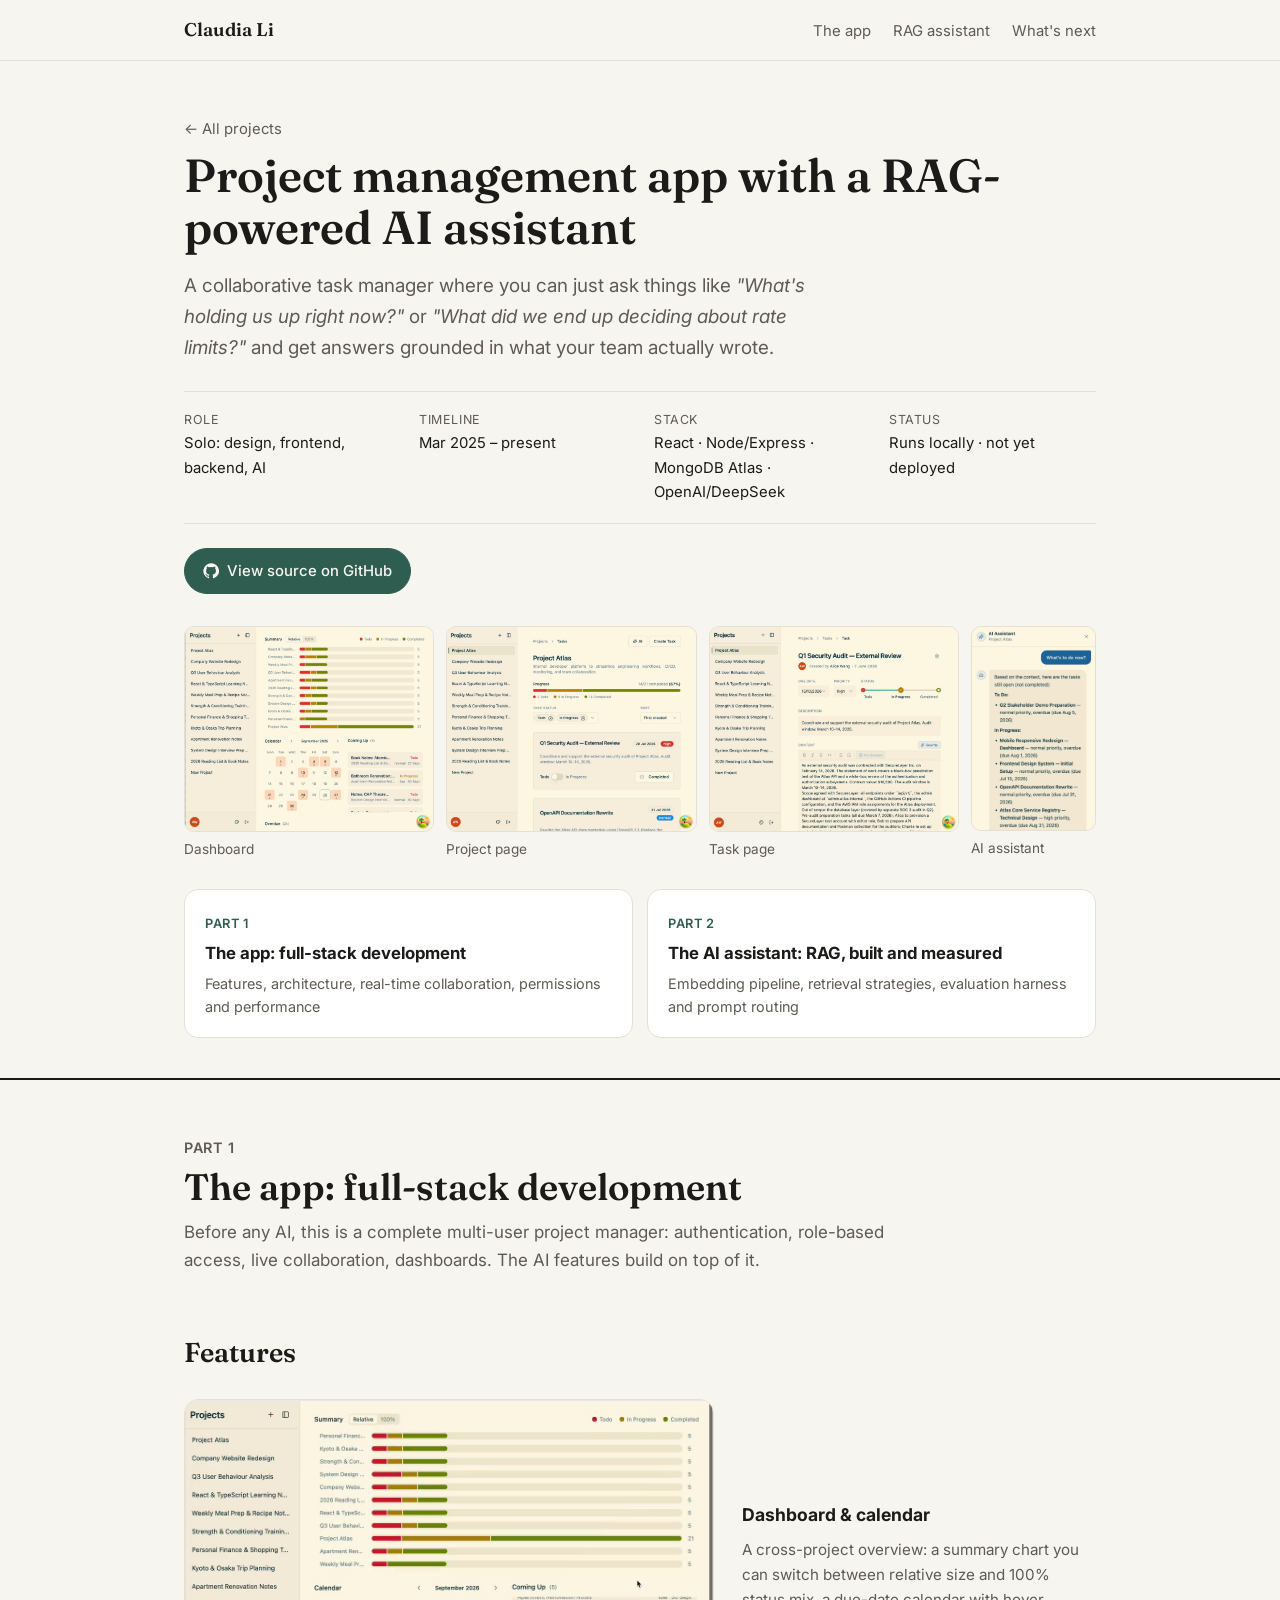
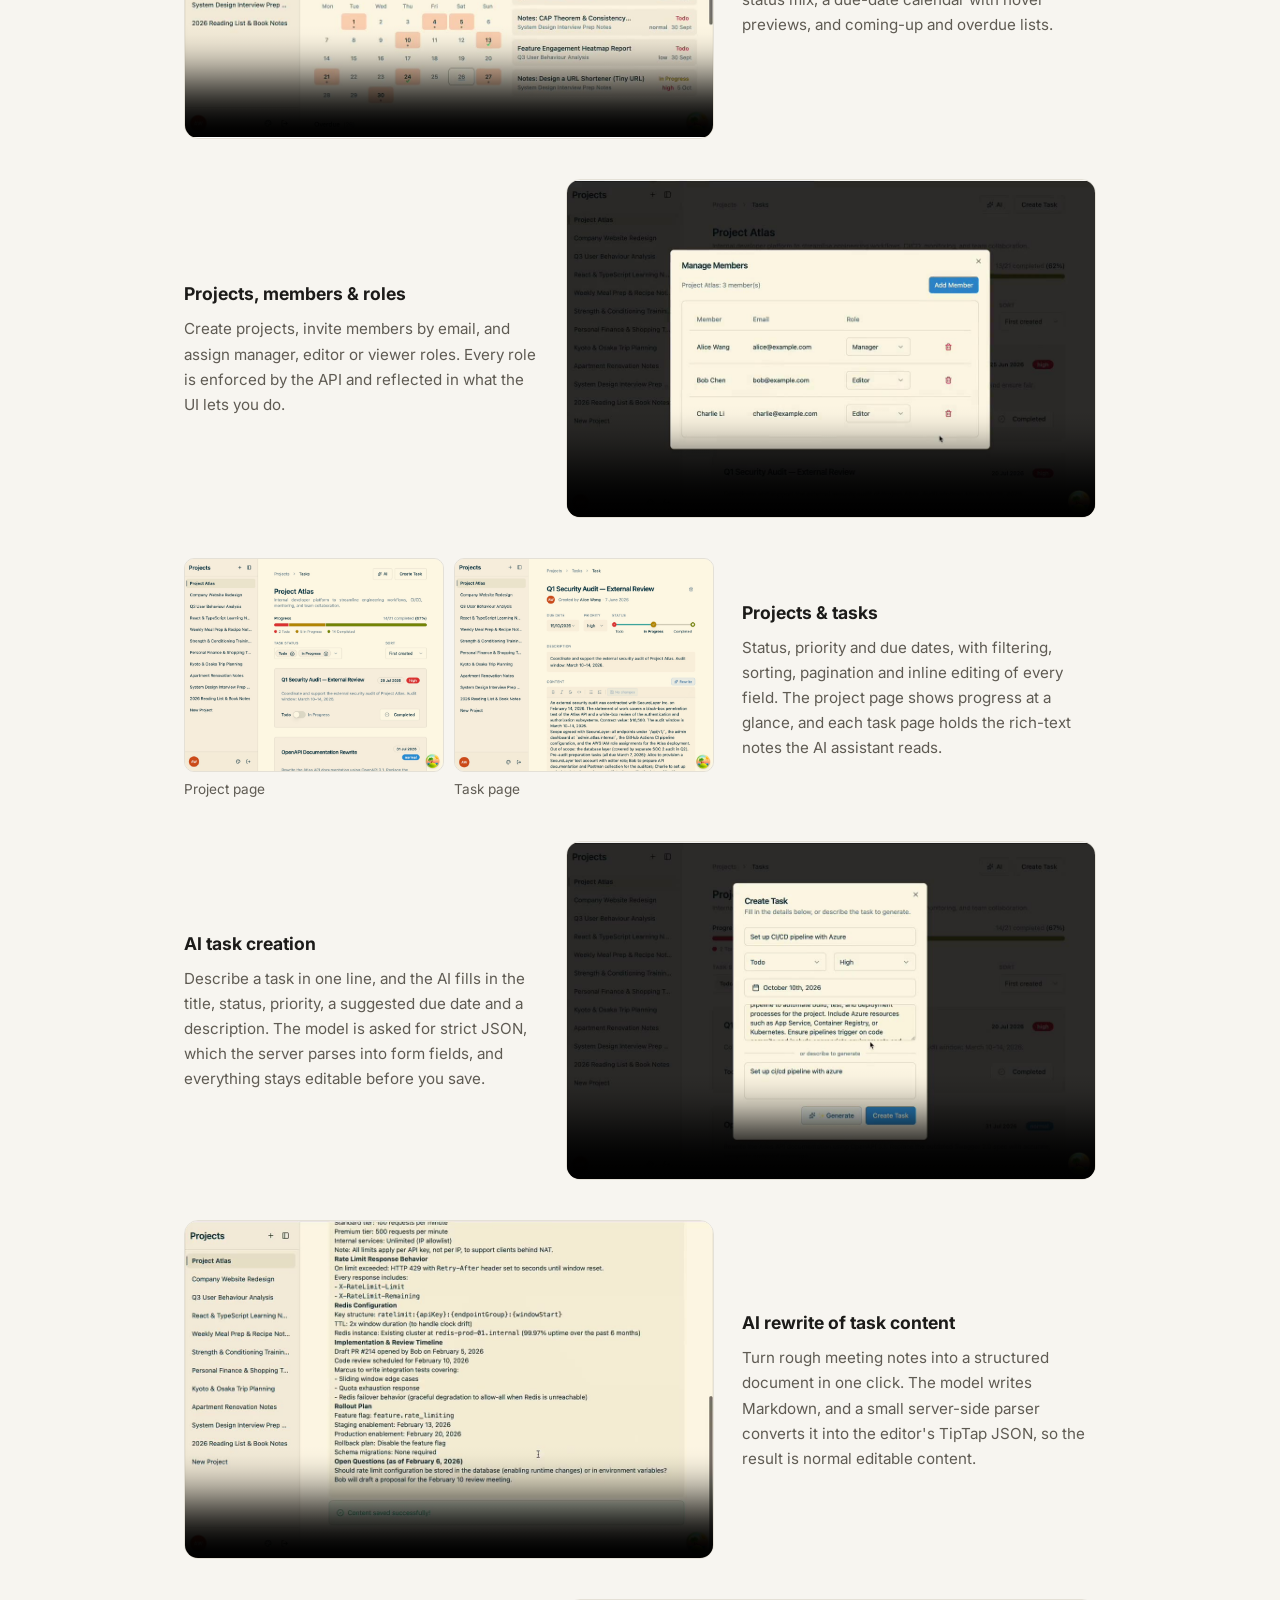
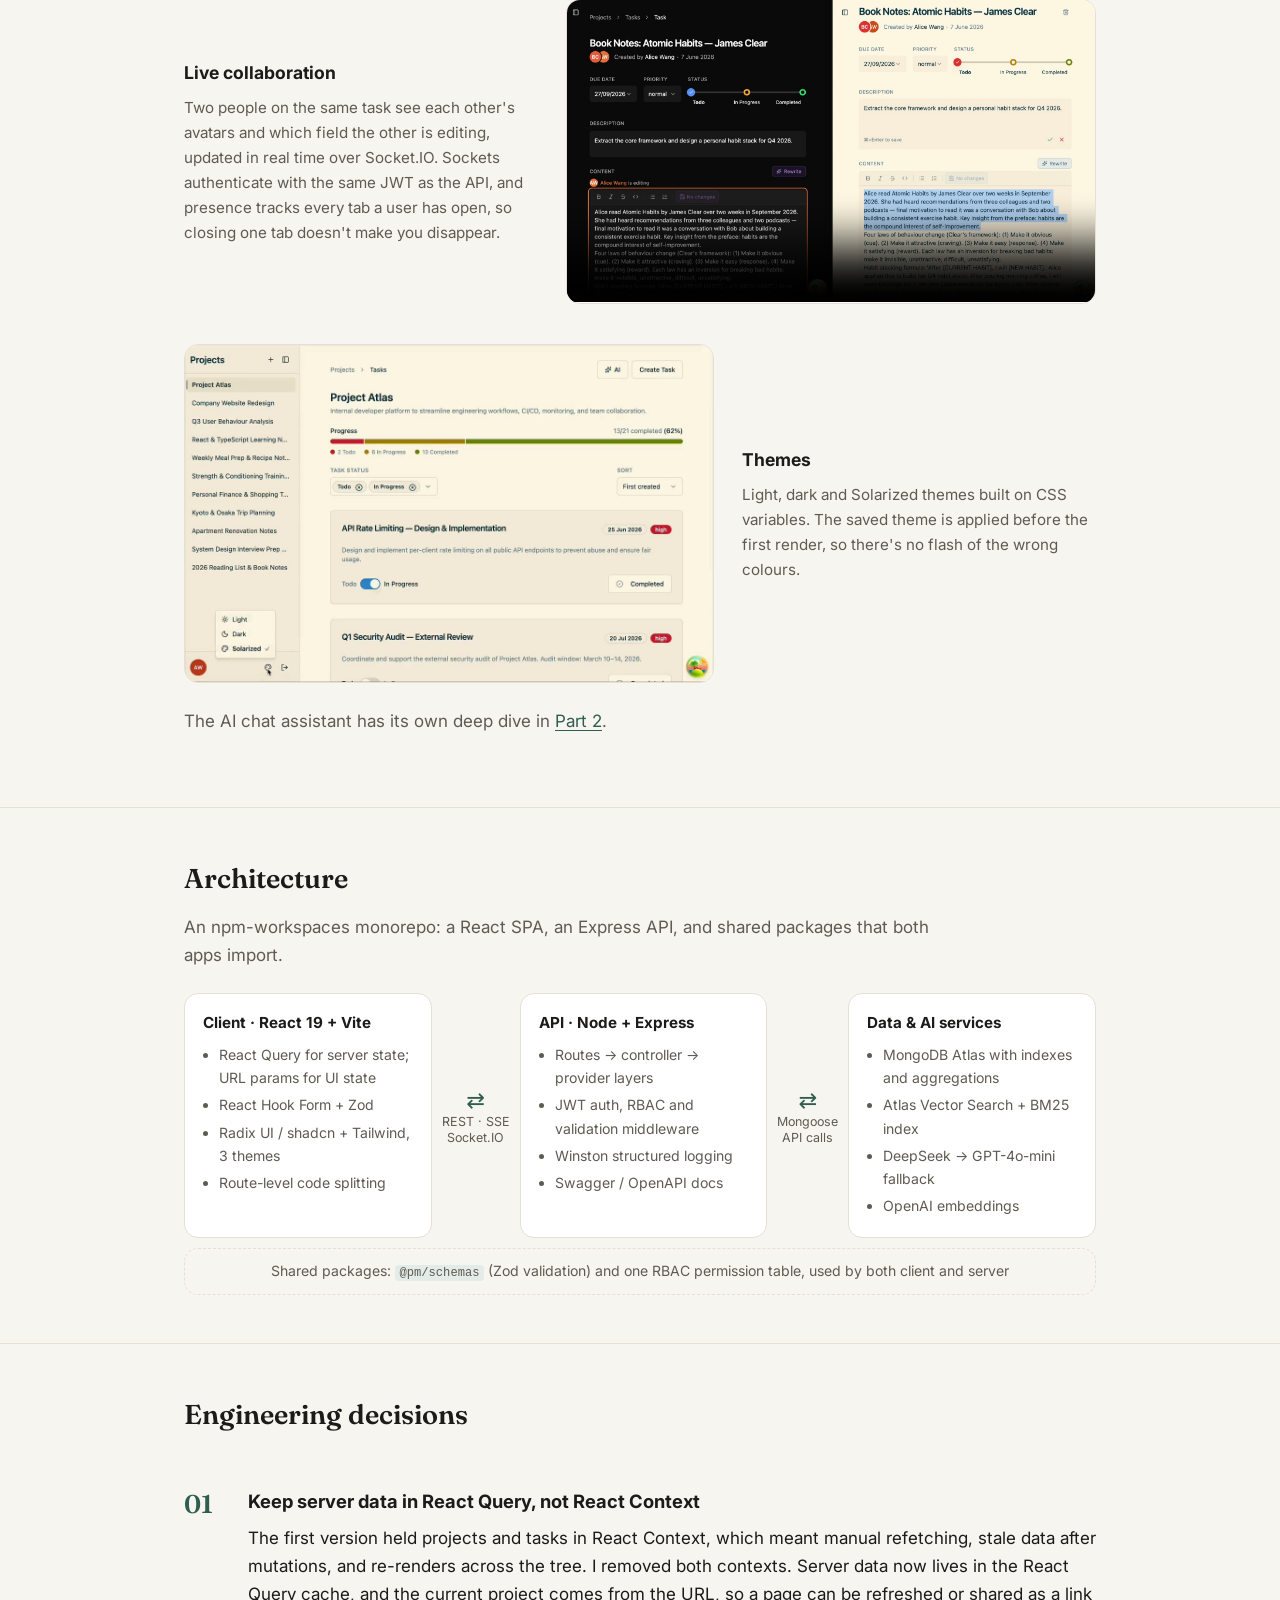
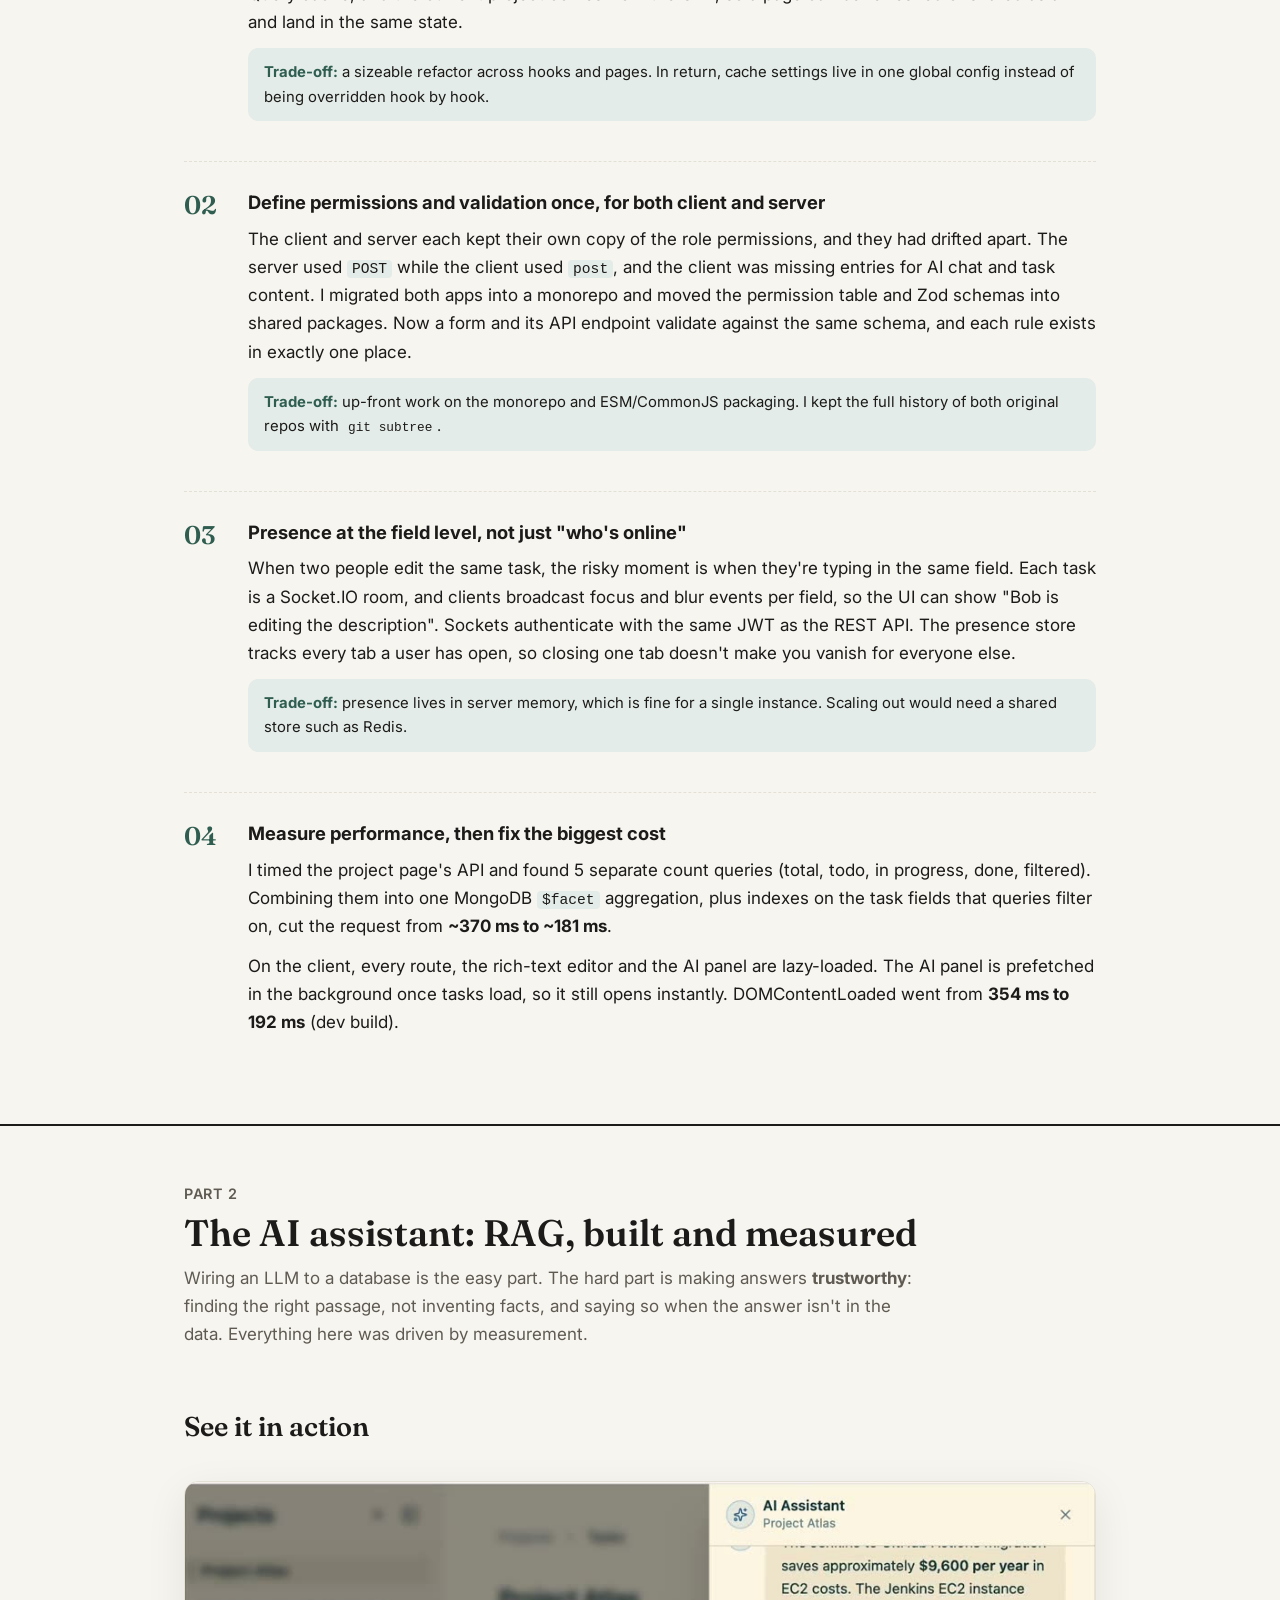
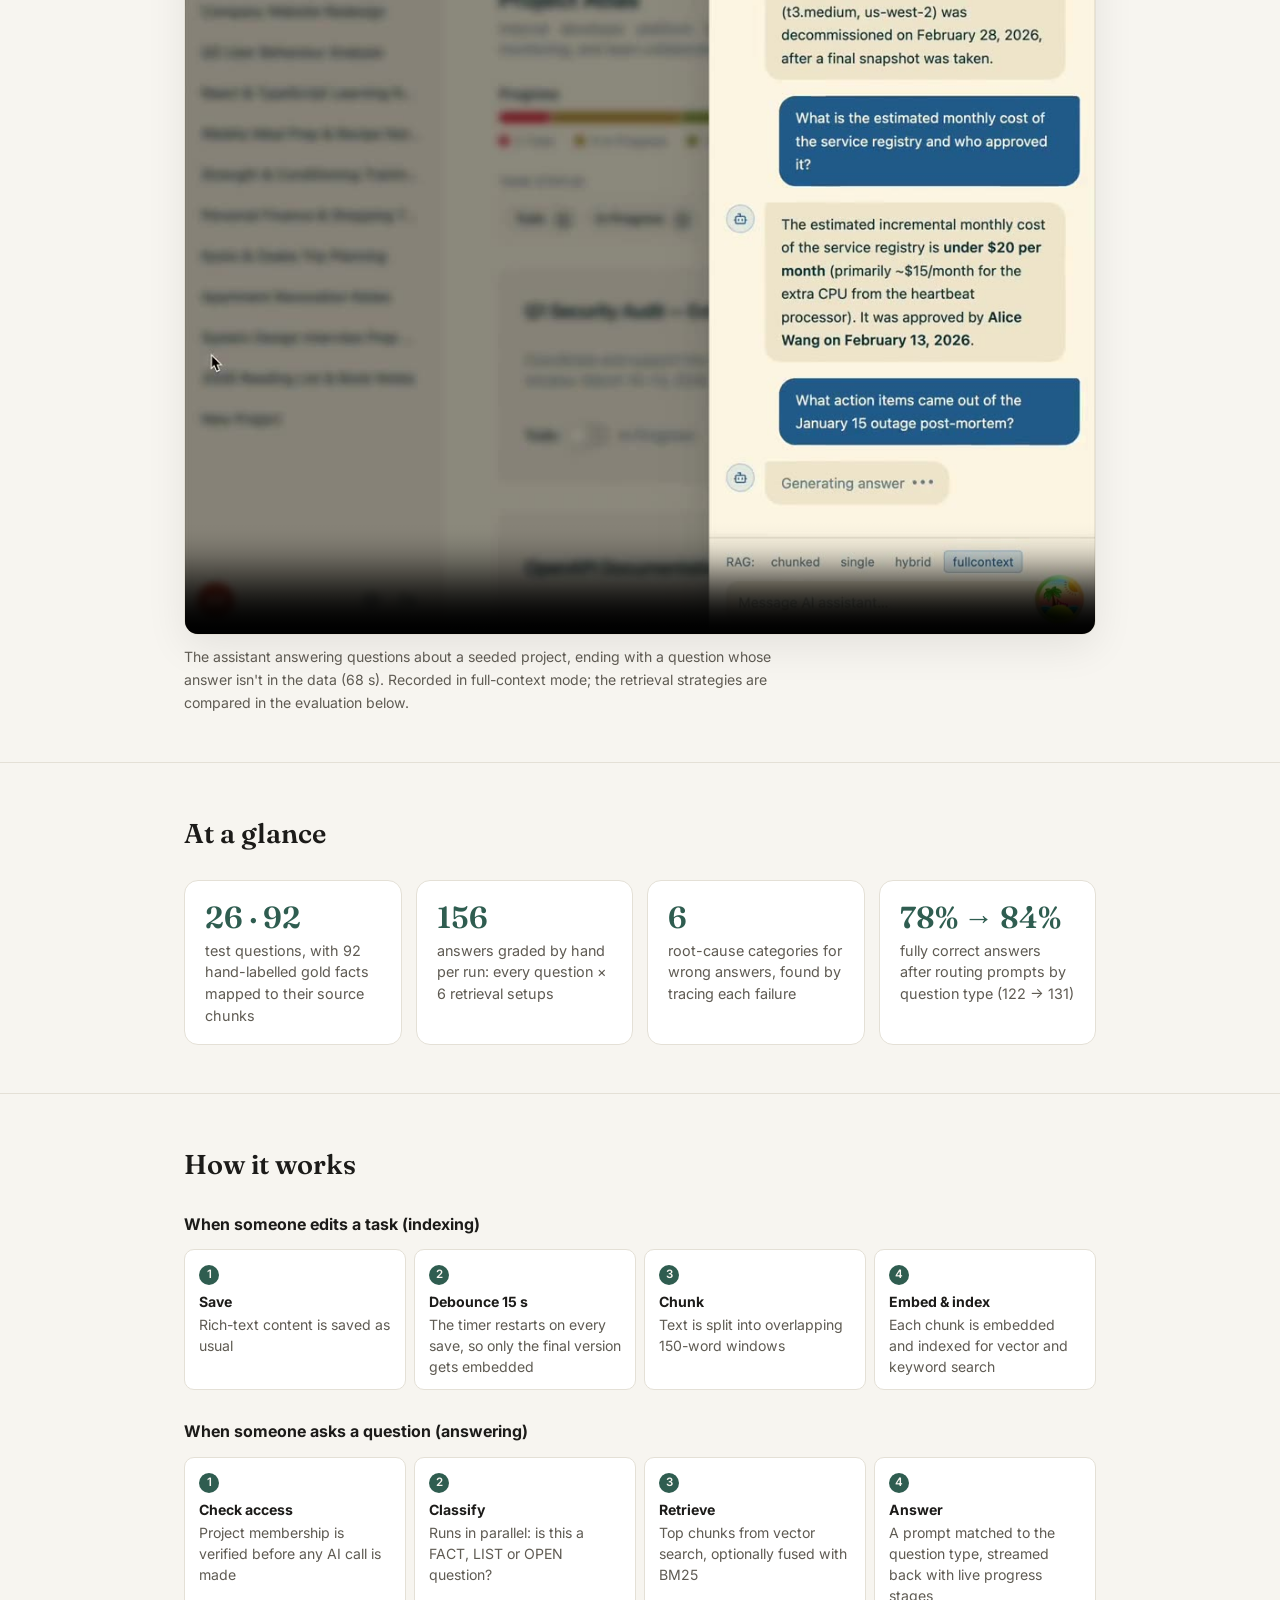
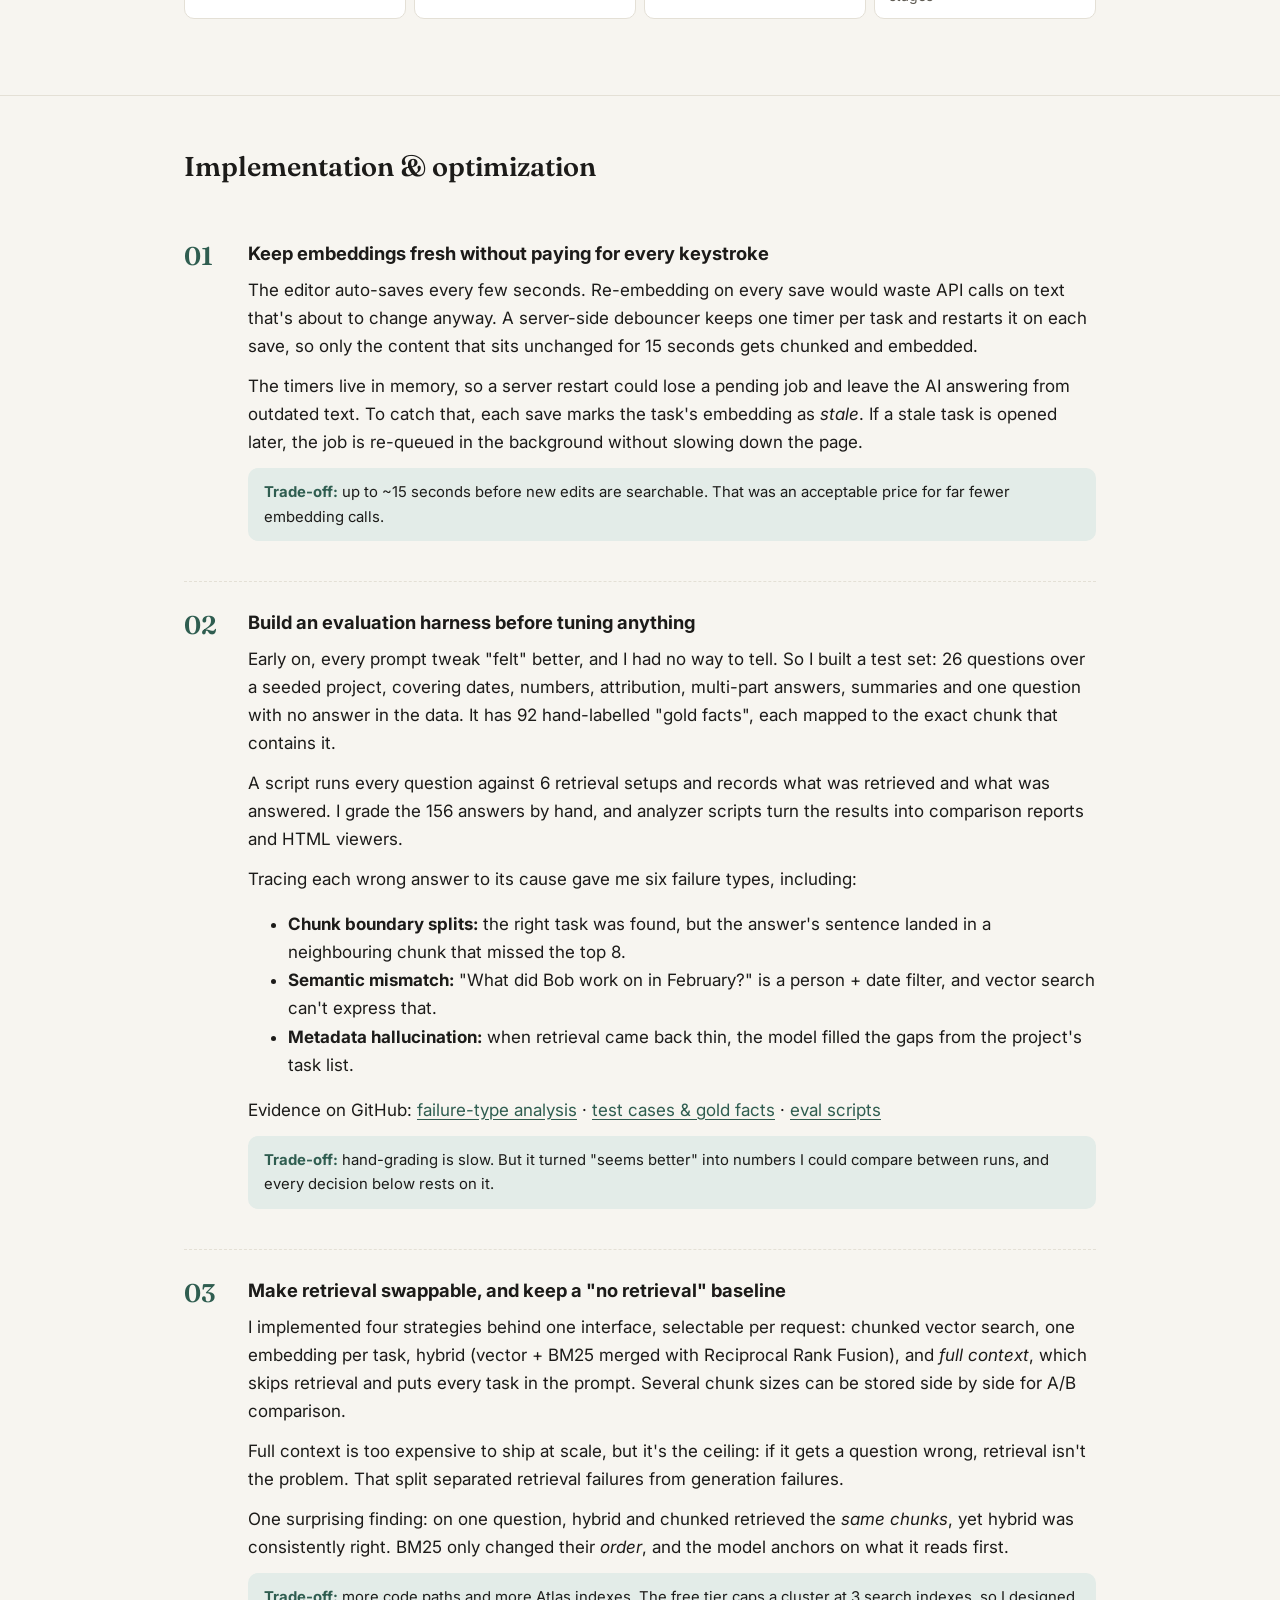
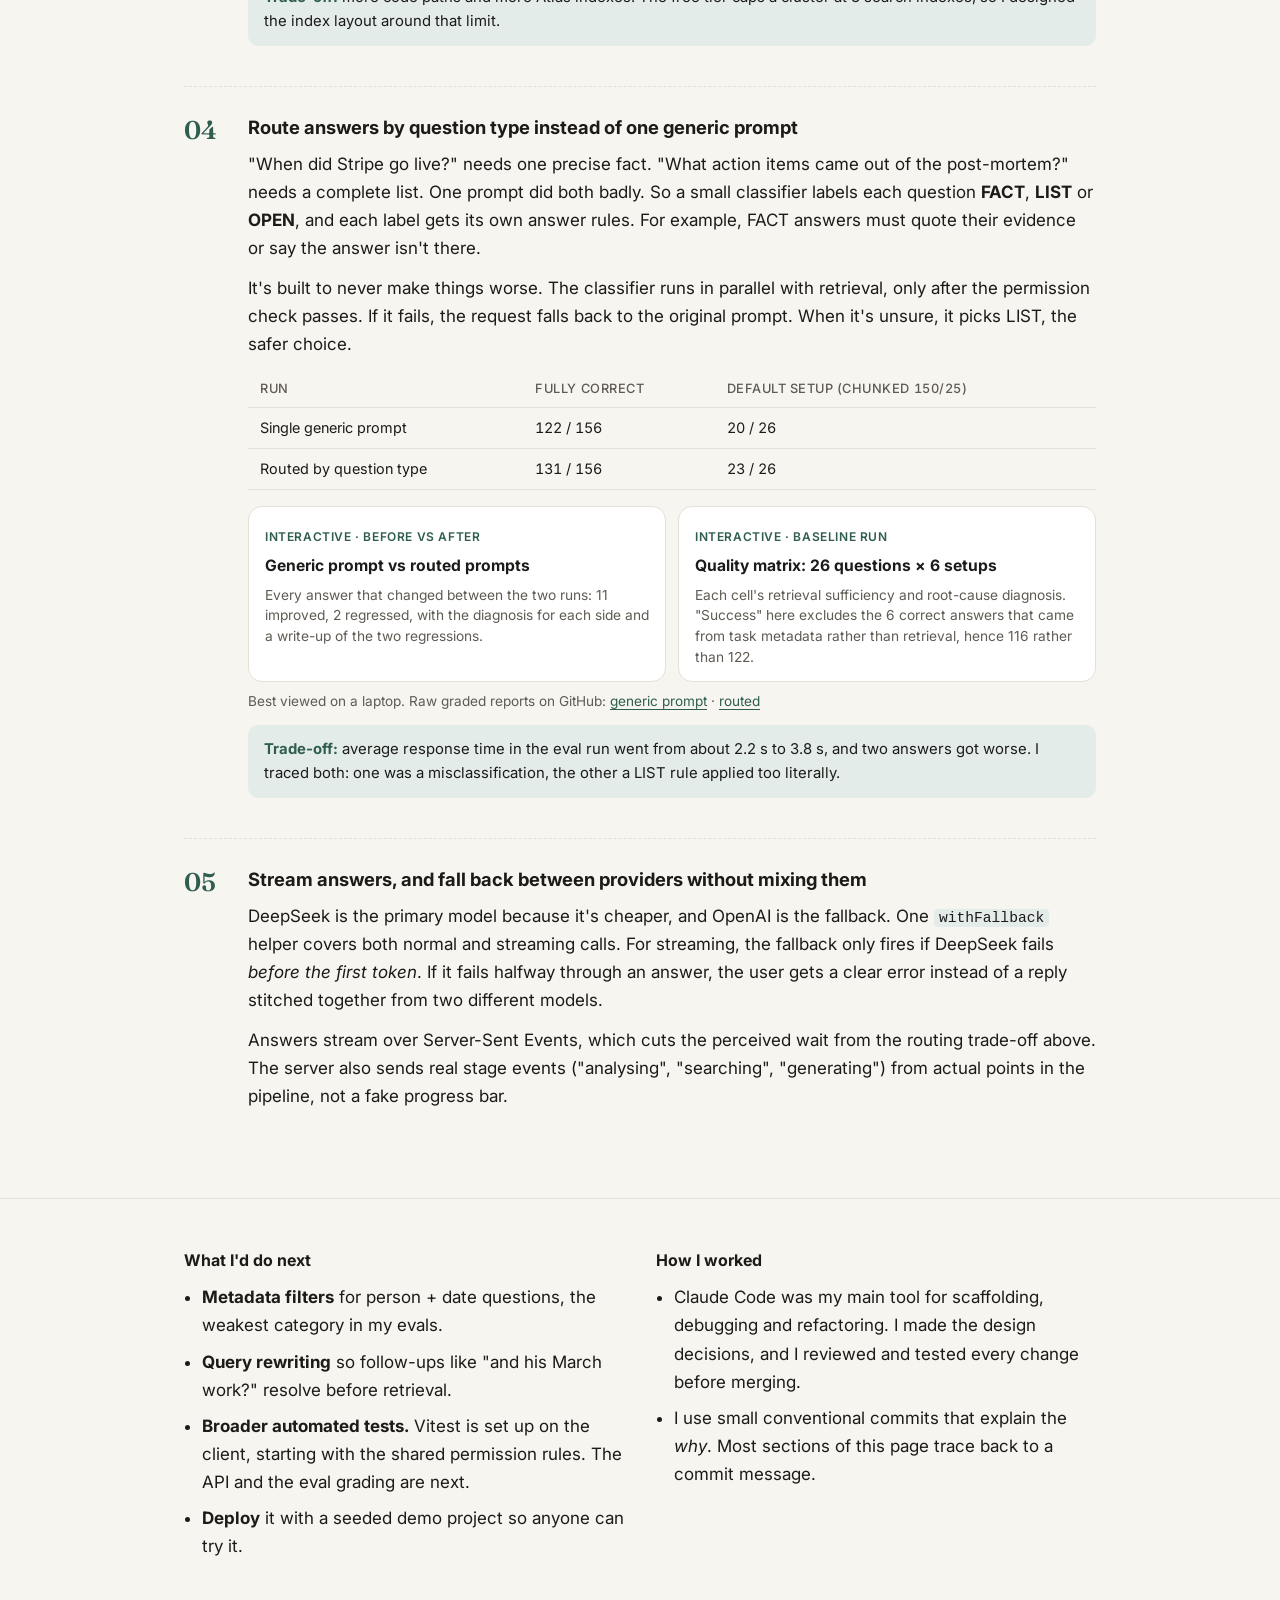
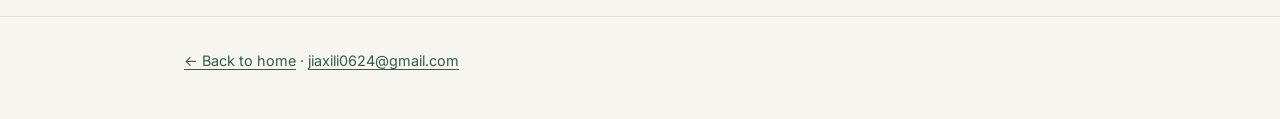
==== projects/project-management-assistant.html @ 04e8feca "feat: initial portfolio site" ====
<!doctype html>
<html lang="en">
  <head>
    <meta charset="utf-8" />
    <meta name="viewport" content="width=device-width, initial-scale=1" />
    <title>Project Manager with RAG Assistant — Claudia Li</title>
    <meta
      name="description"
      content="Case study: a full-stack project management app with an AI assistant built on retrieval-augmented generation, and the evaluation harness used to improve it."
    />
    <link rel="preconnect" href="https://fonts.googleapis.com" />
    <link rel="preconnect" href="https://fonts.gstatic.com" crossorigin />
    <link
      href="https://fonts.googleapis.com/css2?family=Fraunces:opsz,wght@9..144,600&family=Inter:wght@400;500;600&display=swap"
      rel="stylesheet"
    />
    <link rel="stylesheet" href="../styles.css" />
  </head>
  <body>
    <nav class="nav">
      <div class="wrap">
        <a class="nav__name" href="../index.html">Claudia Li</a>
        <ul class="nav__links">
          <li><a href="#app">The app</a></li>
          <li><a href="#rag">RAG assistant</a></li>
          <li><a href="#next">What's next</a></li>
        </ul>
      </div>
    </nav>

    <header class="cs-hero">
      <div class="wrap">
        <a class="back" href="../index.html#projects">← All projects</a>
        <h1>Project management app with a RAG-powered AI assistant</h1>
        <p class="hero__lede">
          A collaborative task manager where you can just ask things like
          <em>"What's holding us up right now?"</em> or
          <em>"What did we end up deciding about rate limits?"</em> and get answers grounded in
          what your team actually wrote.
        </p>

        <div class="cs-meta">
          <div><span>Role</span>Solo: design, frontend, backend, AI</div>
          <div><span>Timeline</span>Mar 2025 – present</div>
          <div><span>Stack</span>React · Node/Express · MongoDB Atlas · OpenAI/DeepSeek</div>
          <div><span>Status</span>Runs locally · not yet deployed</div>
        </div>

        <div class="actions">
          <a class="btn btn--primary" href="https://github.com/JxCl-L/project-management-assistant" target="_blank" rel="noopener">
            <svg viewBox="0 0 24 24" fill="currentColor" aria-hidden="true"><path d="M12 .5a11.5 11.5 0 0 0-3.64 22.41c.58.1.79-.25.79-.56v-2c-3.2.7-3.88-1.37-3.88-1.37-.53-1.33-1.28-1.69-1.28-1.69-1.05-.72.08-.7.08-.7 1.16.08 1.77 1.19 1.77 1.19 1.03 1.77 2.7 1.26 3.36.96.1-.75.4-1.26.73-1.55-2.56-.29-5.25-1.28-5.25-5.7 0-1.26.45-2.29 1.19-3.1-.12-.29-.52-1.46.11-3.05 0 0 .97-.31 3.17 1.18a11 11 0 0 1 5.77 0c2.2-1.49 3.17-1.18 3.17-1.18.63 1.59.23 2.76.11 3.05.74.81 1.19 1.84 1.19 3.1 0 4.43-2.7 5.4-5.27 5.69.41.36.78 1.06.78 2.14v3.17c0 .31.21.67.8.56A11.5 11.5 0 0 0 12 .5Z"/></svg>
            View source on GitHub
          </a>
        </div>

        <div class="screens">
          <a class="screen" href="../assets/pma/screen-dashboard.jpg">
            <img src="../assets/pma/screen-dashboard.jpg" alt="Dashboard with project summary chart, calendar and coming-up tasks" loading="lazy" />
            <span>Dashboard</span>
          </a>
          <a class="screen" href="../assets/pma/screen-project.jpg">
            <img src="../assets/pma/screen-project.jpg" alt="Project page with progress bar, status filters and task cards" loading="lazy" />
            <span>Project page</span>
          </a>
          <a class="screen" href="../assets/pma/screen-task.jpg">
            <img src="../assets/pma/screen-task.jpg" alt="Task page with due date, priority, status stepper and rich-text content" loading="lazy" />
            <span>Task page</span>
          </a>
          <a class="screen screen--tall" href="../assets/pma/screen-chat.jpg">
            <img src="../assets/pma/screen-chat.jpg" alt="AI assistant chat panel answering a question about the project" loading="lazy" />
            <span>AI assistant</span>
          </a>
        </div>

        <div class="parts">
          <a class="part-card" href="#app">
            <span>Part 1</span>
            <b>The app: full-stack development</b>
            <p>Features, architecture, real-time collaboration, permissions and performance</p>
          </a>
          <a class="part-card" href="#rag">
            <span>Part 2</span>
            <b>The AI assistant: RAG, built and measured</b>
            <p>Embedding pipeline, retrieval strategies, evaluation harness and prompt routing</p>
          </a>
        </div>
      </div>
    </header>

    <main>

      <!-- ======================= PART 1 ======================= -->

      <div class="part-header" id="app">
        <div class="wrap">
          <p class="hero__eyebrow">Part 1</p>
          <h2>The app: full-stack development</h2>
          <p>
            Before any AI, this is a complete multi-user project manager: authentication,
            role-based access, live collaboration, dashboards. The AI features build on top of it.
          </p>
        </div>
      </div>

      <section>
        <div class="wrap">
          <h2 class="section-title">Features</h2>
          <div class="showcase">
            <div class="show">
              <video controls preload="none" muted playsinline poster="../assets/pma/dashboard-calendar-poster.jpg">
                <source src="../assets/pma/dashboard-calendar.mp4" type="video/mp4" />
              </video>
              <div class="show__text">
                <h3>Dashboard &amp; calendar</h3>
                <p>A cross-project overview: a summary chart you can switch between relative size and 100% status mix, a due-date calendar with hover previews, and coming-up and overdue lists.</p>
              </div>
            </div>
            <div class="show">
              <video controls preload="none" muted playsinline poster="../assets/pma/projects-members-poster.jpg">
                <source src="../assets/pma/projects-members.mp4" type="video/mp4" />
              </video>
              <div class="show__text">
                <h3>Projects, members &amp; roles</h3>
                <p>Create projects, invite members by email, and assign manager, editor or viewer roles. Every role is enforced by the API and reflected in what the UI lets you do.</p>
              </div>
            </div>
            <div class="show">
              <div class="show__pair">
                <a class="screen" href="../assets/pma/screen-project.jpg">
                  <img src="../assets/pma/screen-project.jpg" alt="Project page with progress bar, status filters and task cards" loading="lazy" />
                  <span>Project page</span>
                </a>
                <a class="screen" href="../assets/pma/screen-task.jpg">
                  <img src="../assets/pma/screen-task.jpg" alt="Task page with due date, priority, status stepper and rich-text content" loading="lazy" />
                  <span>Task page</span>
                </a>
              </div>
              <div class="show__text">
                <h3>Projects &amp; tasks</h3>
                <p>Status, priority and due dates, with filtering, sorting, pagination and inline editing of every field. The project page shows progress at a glance, and each task page holds the rich-text notes the AI assistant reads.</p>
              </div>
            </div>
            <div class="show">
              <video controls preload="none" muted playsinline poster="../assets/pma/ai-create-task-poster.jpg">
                <source src="../assets/pma/ai-create-task.mp4" type="video/mp4" />
              </video>
              <div class="show__text">
                <h3>AI task creation</h3>
                <p>Describe a task in one line, and the AI fills in the title, status, priority, a suggested due date and a description. The model is asked for strict JSON, which the server parses into form fields, and everything stays editable before you save.</p>
              </div>
            </div>
            <div class="show">
              <video controls preload="none" muted playsinline poster="../assets/pma/ai-rewrite-content-poster.jpg">
                <source src="../assets/pma/ai-rewrite-content.mp4" type="video/mp4" />
              </video>
              <div class="show__text">
                <h3>AI rewrite of task content</h3>
                <p>Turn rough meeting notes into a structured document in one click. The model writes Markdown, and a small server-side parser converts it into the editor's TipTap JSON, so the result is normal editable content.</p>
              </div>
            </div>
            <div class="show">
              <video controls preload="none" muted playsinline poster="../assets/pma/screen-collab.jpg">
                <source src="../assets/pma/live-collab.mp4" type="video/mp4" />
              </video>
              <div class="show__text">
                <h3>Live collaboration</h3>
                <p>Two people on the same task see each other's avatars and which field the other is editing, updated in real time over Socket.IO. Sockets authenticate with the same JWT as the API, and presence tracks every tab a user has open, so closing one tab doesn't make you disappear.</p>
              </div>
            </div>
            <div class="show">
              <video autoplay loop preload="metadata" muted playsinline poster="../assets/pma/theme-switch-poster.jpg">
                <source src="../assets/pma/theme-switch.mp4" type="video/mp4" />
              </video>
              <div class="show__text">
                <h3>Themes</h3>
                <p>Light, dark and Solarized themes built on CSS variables. The saved theme is applied before the first render, so there's no flash of the wrong colours.</p>
              </div>
            </div>
          </div>

          <p class="lead-in">
            The AI chat assistant has its own deep dive in <a href="#rag">Part 2</a>.
          </p>
          </div>
        </div>
      </section>

      <section>
        <div class="wrap">
          <h2 class="section-title">Architecture</h2>
          <p class="lead-in">
            An npm-workspaces monorepo: a React SPA, an Express API, and shared packages that both
            apps import.
          </p>

          <div class="arch">
            <div class="arch__box">
              <h3>Client · React 19 + Vite</h3>
              <ul>
                <li>React Query for server state; URL params for UI state</li>
                <li>React Hook Form + Zod</li>
                <li>Radix UI / shadcn + Tailwind, 3 themes</li>
                <li>Route-level code splitting</li>
              </ul>
            </div>
            <div class="arch__arrow">REST · SSE<br />Socket.IO</div>
            <div class="arch__box">
              <h3>API · Node + Express</h3>
              <ul>
                <li>Routes → controller → provider layers</li>
                <li>JWT auth, RBAC and validation middleware</li>
                <li>Winston structured logging</li>
                <li>Swagger / OpenAPI docs</li>
              </ul>
            </div>
            <div class="arch__arrow">Mongoose<br />API calls</div>
            <div class="arch__box">
              <h3>Data &amp; AI services</h3>
              <ul>
                <li>MongoDB Atlas with indexes and aggregations</li>
                <li>Atlas Vector Search + BM25 index</li>
                <li>DeepSeek → GPT-4o-mini fallback</li>
                <li>OpenAI embeddings</li>
              </ul>
            </div>
            <div class="arch__shared">
              Shared packages: <code>@pm/schemas</code> (Zod validation) and one RBAC permission
              table, used by both client and server
            </div>
          </div>
        </div>
      </section>

      <section>
        <div class="wrap">
          <h2 class="section-title">Engineering decisions</h2>

          <article class="decision">
            <div class="decision__num">01</div>
            <div>
              <h3>Keep server data in React Query, not React Context</h3>
              <p>
                The first version held projects and tasks in React Context, which meant manual
                refetching, stale data after mutations, and re-renders across the tree. I removed
                both contexts. Server data now lives in the React Query cache, and the current
                project comes from the URL, so a page can be refreshed or shared as a link and
                land in the same state.
              </p>
              <p class="tradeoff">
                <strong>Trade-off:</strong> a sizeable refactor across hooks and pages. In return,
                cache settings live in one global config instead of being overridden hook by hook.
              </p>
            </div>
          </article>

          <article class="decision">
            <div class="decision__num">02</div>
            <div>
              <h3>Define permissions and validation once, for both client and server</h3>
              <p>
                The client and server each kept their own copy of the role permissions, and they
                had drifted apart. The server used <code>POST</code> while the client used
                <code>post</code>, and the client was missing entries for AI chat and task content.
                I migrated both apps into a monorepo and moved the permission table and Zod schemas
                into shared packages. Now a form and its API endpoint validate against the same
                schema, and each rule exists in exactly one place.
              </p>
              <p class="tradeoff">
                <strong>Trade-off:</strong> up-front work on the monorepo and ESM/CommonJS
                packaging. I kept the full history of both original repos with
                <code>git subtree</code>.
              </p>
            </div>
          </article>

          <article class="decision">
            <div class="decision__num">03</div>
            <div>
              <h3>Presence at the field level, not just "who's online"</h3>
              <p>
                When two people edit the same task, the risky moment is when they're typing in the
                same field. Each task is a Socket.IO room, and clients broadcast focus and blur
                events per field, so the UI can show "Bob is editing the description". Sockets
                authenticate with the same JWT as the REST API. The presence store tracks every
                tab a user has open, so closing one tab doesn't make you vanish for everyone else.
              </p>
              <p class="tradeoff">
                <strong>Trade-off:</strong> presence lives in server memory, which is fine for a
                single instance. Scaling out would need a shared store such as Redis.
              </p>
            </div>
          </article>

          <article class="decision">
            <div class="decision__num">04</div>
            <div>
              <h3>Measure performance, then fix the biggest cost</h3>
              <p>
                I timed the project page's API and found 5 separate count queries (total, todo, in
                progress, done, filtered). Combining them into one MongoDB <code>$facet</code>
                aggregation, plus indexes on the task fields that queries filter on, cut the request
                from <strong>~370 ms to ~181 ms</strong>.
              </p>
              <p>
                On the client, every route, the rich-text editor and the AI panel are lazy-loaded.
                The AI panel is prefetched in the background once tasks load, so it still opens
                instantly. DOMContentLoaded went from <strong>354 ms to 192 ms</strong> (dev build).
              </p>
            </div>
          </article>
        </div>
      </section>

      <!-- ======================= PART 2 ======================= -->

      <div class="part-header" id="rag">
        <div class="wrap">
          <p class="hero__eyebrow">Part 2</p>
          <h2>The AI assistant: RAG, built and measured</h2>
          <p>
            Wiring an LLM to a database is the easy part. The hard part is making answers
            <strong>trustworthy</strong>: finding the right passage, not inventing facts, and saying
            so when the answer isn't in the data. Everything here was driven by measurement.
          </p>
        </div>
      </div>

      <section>
        <div class="wrap">
          <h2 class="section-title">See it in action</h2>
          <figure class="demo">
            <video controls preload="metadata" muted playsinline poster="../assets/pma/rag-demo-poster.jpg">
              <source src="../assets/pma/rag-demo.mp4" type="video/mp4" />
            </video>
            <figcaption>
              The assistant answering questions about a seeded project, ending with a question
              whose answer isn't in the data (68 s). Recorded in full-context mode; the retrieval
              strategies are compared in the evaluation below.
            </figcaption>
          </figure>
        </div>
      </section>

      <section>
        <div class="wrap">
          <h2 class="section-title">At a glance</h2>
          <div class="stats">
            <div class="stat">
              <b>26 · 92</b>
              <p>test questions, with 92 hand-labelled gold facts mapped to their source chunks</p>
            </div>
            <div class="stat">
              <b>156</b>
              <p>answers graded by hand per run: every question × 6 retrieval setups</p>
            </div>
            <div class="stat">
              <b>6</b>
              <p>root-cause categories for wrong answers, found by tracing each failure</p>
            </div>
            <div class="stat">
              <b>78% → 84%</b>
              <p>fully correct answers after routing prompts by question type (122 → 131)</p>
            </div>
          </div>
        </div>
      </section>

      <section>
        <div class="wrap">
          <h2 class="section-title">How it works</h2>

          <div class="pipeline">
            <h3>When someone edits a task (indexing)</h3>
            <ol class="steps">
              <li><b>Save</b>Rich-text content is saved as usual</li>
              <li><b>Debounce 15 s</b>The timer restarts on every save, so only the final version gets embedded</li>
              <li><b>Chunk</b>Text is split into overlapping 150-word windows</li>
              <li><b>Embed &amp; index</b>Each chunk is embedded and indexed for vector and keyword search</li>
            </ol>
          </div>

          <div class="pipeline">
            <h3>When someone asks a question (answering)</h3>
            <ol class="steps">
              <li><b>Check access</b>Project membership is verified before any AI call is made</li>
              <li><b>Classify</b>Runs in parallel: is this a FACT, LIST or OPEN question?</li>
              <li><b>Retrieve</b>Top chunks from vector search, optionally fused with BM25</li>
              <li><b>Answer</b>A prompt matched to the question type, streamed back with live progress stages</li>
            </ol>
          </div>
        </div>
      </section>

      <section>
        <div class="wrap">
          <h2 class="section-title">Implementation &amp; optimization</h2>

          <article class="decision">
            <div class="decision__num">01</div>
            <div>
              <h3>Keep embeddings fresh without paying for every keystroke</h3>
              <p>
                The editor auto-saves every few seconds. Re-embedding on every save would waste API
                calls on text that's about to change anyway. A server-side debouncer keeps one
                timer per task and restarts it on each save, so only the content that sits
                unchanged for 15 seconds gets chunked and embedded.
              </p>
              <p>
                The timers live in memory, so a server restart could lose a pending job and leave
                the AI answering from outdated text. To catch that, each save marks the task's
                embedding as <em>stale</em>. If a stale task is opened later, the job is re-queued
                in the background without slowing down the page.
              </p>
              <p class="tradeoff">
                <strong>Trade-off:</strong> up to ~15 seconds before new edits are searchable. That
                was an acceptable price for far fewer embedding calls.
              </p>
            </div>
          </article>

          <article class="decision">
            <div class="decision__num">02</div>
            <div>
              <h3>Build an evaluation harness before tuning anything</h3>
              <p>
                Early on, every prompt tweak "felt" better, and I had no way to tell. So I built a
                test set: 26 questions over a seeded project, covering dates, numbers, attribution,
                multi-part answers, summaries and one question with no answer in the data. It has
                92 hand-labelled "gold facts", each mapped to the exact chunk that contains it.
              </p>
              <p>
                A script runs every question against 6 retrieval setups and records what was
                retrieved and what was answered. I grade the 156 answers by hand, and analyzer
                scripts turn the results into comparison reports and HTML viewers.
              </p>
              <p>Tracing each wrong answer to its cause gave me six failure types, including:</p>
              <ul>
                <li><strong>Chunk boundary splits:</strong> the right task was found, but the answer's sentence landed in a neighbouring chunk that missed the top 8.</li>
                <li><strong>Semantic mismatch:</strong> "What did Bob work on in February?" is a person + date filter, and vector search can't express that.</li>
                <li><strong>Metadata hallucination:</strong> when retrieval came back thin, the model filled the gaps from the project's task list.</li>
              </ul>
              <p>
                Evidence on GitHub:
                <a href="https://github.com/JxCl-L/project-management-assistant/blob/main/apps/server/scripts/results/reruns-baseline/answer-quality-summary.md" target="_blank" rel="noopener">failure-type analysis</a> ·
                <a href="https://github.com/JxCl-L/project-management-assistant/blob/main/apps/server/scripts/rag-eval-cases.json" target="_blank" rel="noopener">test cases &amp; gold facts</a> ·
                <a href="https://github.com/JxCl-L/project-management-assistant/blob/main/apps/server/scripts/analyzers" target="_blank" rel="noopener">eval scripts</a>
              </p>
              <p class="tradeoff">
                <strong>Trade-off:</strong> hand-grading is slow. But it turned "seems better" into
                numbers I could compare between runs, and every decision below rests on it.
              </p>
            </div>
          </article>

          <article class="decision">
            <div class="decision__num">03</div>
            <div>
              <h3>Make retrieval swappable, and keep a "no retrieval" baseline</h3>
              <p>
                I implemented four strategies behind one interface, selectable per request: chunked
                vector search, one embedding per task, hybrid (vector + BM25 merged with Reciprocal
                Rank Fusion), and <em>full context</em>, which skips retrieval and puts every task
                in the prompt. Several chunk sizes can be stored side by side for A/B comparison.
              </p>
              <p>
                Full context is too expensive to ship at scale, but it's the ceiling: if it gets a
                question wrong, retrieval isn't the problem. That split separated retrieval
                failures from generation failures.
              </p>
              <p>
                One surprising finding: on one question, hybrid and chunked retrieved the
                <em>same chunks</em>, yet hybrid was consistently right. BM25 only changed their
                <em>order</em>, and the model anchors on what it reads first.
              </p>
              <p class="tradeoff">
                <strong>Trade-off:</strong> more code paths and more Atlas indexes. The free tier
                caps a cluster at 3 search indexes, so I designed the index layout around that
                limit.
              </p>
            </div>
          </article>

          <article class="decision">
            <div class="decision__num">04</div>
            <div>
              <h3>Route answers by question type instead of one generic prompt</h3>
              <p>
                "When did Stripe go live?" needs one precise fact. "What action items came out of
                the post-mortem?" needs a complete list. One prompt did both badly. So a small
                classifier labels each question <strong>FACT</strong>, <strong>LIST</strong> or
                <strong>OPEN</strong>, and each label gets its own answer rules. For example, FACT
                answers must quote their evidence or say the answer isn't there.
              </p>
              <p>
                It's built to never make things worse. The classifier runs in parallel with
                retrieval, only after the permission check passes. If it fails, the request falls
                back to the original prompt. When it's unsure, it picks LIST, the safer choice.
              </p>
              <div class="table-wrap">
                <table>
                  <thead>
                    <tr><th>Run</th><th>Fully correct</th><th>Default setup (chunked 150/25)</th></tr>
                  </thead>
                  <tbody>
                    <tr><td>Single generic prompt</td><td>122 / 156</td><td>20 / 26</td></tr>
                    <tr><td>Routed by question type</td><td>131 / 156</td><td>23 / 26</td></tr>
                  </tbody>
                </table>
              </div>
              <div class="resources">
                <a class="resource" href="rag-eval/compare-baseline-vs-routed.html">
                  <span>Interactive · before vs after</span>
                  <b>Generic prompt vs routed prompts</b>
                  <p>Every answer that changed between the two runs: 11 improved, 2 regressed, with the diagnosis for each side and a write-up of the two regressions.</p>
                </a>
                <a class="resource" href="rag-eval/quality-baseline.html">
                  <span>Interactive · baseline run</span>
                  <b>Quality matrix: 26 questions × 6 setups</b>
                  <p>Each cell's retrieval sufficiency and root-cause diagnosis. "Success" here excludes the 6 correct answers that came from task metadata rather than retrieval, hence 116 rather than 122.</p>
                </a>
              </div>
              <p class="resources__note">
                Best viewed on a laptop. Raw graded reports on GitHub:
                <a href="https://github.com/JxCl-L/project-management-assistant/blob/main/apps/server/scripts/reports/rag-eval-report-baselineclass.md" target="_blank" rel="noopener">generic prompt</a> ·
                <a href="https://github.com/JxCl-L/project-management-assistant/blob/main/apps/server/scripts/reports/rag-eval-report-routedclass.md" target="_blank" rel="noopener">routed</a>
              </p>
              <p class="tradeoff">
                <strong>Trade-off:</strong> average response time in the eval run went from about
                2.2 s to 3.8 s, and two answers got worse. I traced both: one was a misclassification,
                the other a LIST rule applied too literally.
              </p>
            </div>
          </article>

          <article class="decision">
            <div class="decision__num">05</div>
            <div>
              <h3>Stream answers, and fall back between providers without mixing them</h3>
              <p>
                DeepSeek is the primary model because it's cheaper, and OpenAI is the fallback. One
                <code>withFallback</code> helper covers both normal and streaming calls. For
                streaming, the fallback only fires if DeepSeek fails <em>before the first token</em>.
                If it fails halfway through an answer, the user gets a clear error instead of a
                reply stitched together from two different models.
              </p>
              <p>
                Answers stream over Server-Sent Events, which cuts the perceived wait from the
                routing trade-off above. The server also sends real stage events ("analysing",
                "searching", "generating") from actual points in the pipeline, not a fake progress
                bar.
              </p>
            </div>
          </article>
        </div>
      </section>

      <section id="next">
        <div class="wrap two-col">
          <div>
            <h3>What I'd do next</h3>
            <ul>
              <li><strong>Metadata filters</strong> for person + date questions, the weakest category in my evals.</li>
              <li><strong>Query rewriting</strong> so follow-ups like "and his March work?" resolve before retrieval.</li>
              <li><strong>Broader automated tests.</strong> Vitest is set up on the client, starting with the shared permission rules. The API and the eval grading are next.</li>
              <li><strong>Deploy</strong> it with a seeded demo project so anyone can try it.</li>
            </ul>
          </div>
          <div>
            <h3>How I worked</h3>
            <ul>
              <li>Claude Code was my main tool for scaffolding, debugging and refactoring. I made the design decisions, and I reviewed and tested every change before merging.</li>
              <li>I use small conventional commits that explain the <em>why</em>. Most sections of this page trace back to a commit message.</li>
            </ul>
          </div>
        </div>
      </section>
    </main>

    <footer>
      <div class="wrap">
        <a href="../index.html">← Back to home</a> ·
        <a href="mailto:jiaxili0624@gmail.com">jiaxili0624@gmail.com</a>
      </div>
    </footer>
    <script src="../nav.js"></script>
    <script src="../lightbox.js"></script>
  </body>
</html>
---- styles.css ----
/* Shared styles — reused by case-study pages later. */

:root {
  --bg: #f7f5f0;
  --surface: #ffffff;
  --text: #1c1b19;
  --muted: #5f5b53;
  --line: #e4e0d6;
  --accent: #2f5d50;
  --accent-soft: #e3ece8;
  --radius: 14px;
  --max: 960px;
  --font-body: "Inter", system-ui, -apple-system, sans-serif;
  --font-display: "Fraunces", Georgia, serif;
}

@media (prefers-color-scheme: dark) {
  :root:not([data-theme="light"]) {
    --bg: #151614;
    --surface: #1d1f1c;
    --text: #ecebe6;
    --muted: #a5a39b;
    --line: #2e312d;
    --accent: #8cc5b2;
    --accent-soft: #233430;
  }
}

*,
*::before,
*::after {
  box-sizing: border-box;
}

html {
  scroll-behavior: smooth;
}

body {
  margin: 0;
  background: var(--bg);
  color: var(--text);
  font-family: var(--font-body);
  font-size: 17px;
  line-height: 1.65;
  -webkit-font-smoothing: antialiased;
}

a {
  color: var(--accent);
  text-underline-offset: 3px;
}

.wrap {
  max-width: var(--max);
  margin: 0 auto;
  padding: 0 24px;
}

/* ---------- Nav ---------- */

.nav {
  position: sticky;
  top: 0;
  z-index: 10;
  background: color-mix(in srgb, var(--bg) 88%, transparent);
  backdrop-filter: blur(8px);
  border-bottom: 1px solid var(--line);
}

.nav .wrap {
  display: flex;
  align-items: center;
  justify-content: space-between;
  height: 60px;
}

.nav__name {
  font-family: var(--font-display);
  font-weight: 600;
  font-size: 1.15rem;
  color: var(--text);
  text-decoration: none;
}

.nav__links {
  display: flex;
  gap: 22px;
  list-style: none;
  margin: 0;
  padding: 0;
}

.nav__links a {
  color: var(--muted);
  text-decoration: none;
  font-size: 0.93rem;
}

.nav__links a:hover {
  color: var(--text);
}

/* ---------- Hero ---------- */

.hero {
  padding: 72px 0 56px;
}

.hero .wrap {
  display: grid;
  grid-template-columns: 1fr 260px;
  gap: 56px;
  align-items: center;
}

.hero__eyebrow {
  color: var(--accent);
  font-weight: 600;
  font-size: 0.9rem;
  letter-spacing: 0.04em;
  text-transform: uppercase;
  margin: 0 0 12px;
}

.hero h1 {
  font-family: var(--font-display);
  font-weight: 600;
  font-size: clamp(2.4rem, 5vw, 3.4rem);
  line-height: 1.08;
  margin: 0 0 18px;
  letter-spacing: -0.01em;
}

.hero__lede {
  font-size: 1.18rem;
  color: var(--muted);
  margin: 0 0 28px;
  max-width: 34em;
}

.hero__photo {
  width: 100%;
  height: auto;
  aspect-ratio: 1;
  object-fit: cover;
  border-radius: 50%;
  border: 6px solid var(--surface);
  box-shadow: 0 10px 40px rgb(0 0 0 / 0.08);
}

.actions {
  display: flex;
  flex-wrap: wrap;
  gap: 10px;
}

.btn {
  display: inline-flex;
  align-items: center;
  gap: 8px;
  padding: 10px 18px;
  border-radius: 999px;
  border: 1px solid var(--line);
  background: var(--surface);
  color: var(--text);
  font-size: 0.93rem;
  font-weight: 500;
  text-decoration: none;
  transition: border-color 0.15s, transform 0.15s;
}

.btn:hover {
  border-color: var(--accent);
  transform: translateY(-1px);
}

.btn--primary {
  background: var(--accent);
  border-color: var(--accent);
  color: var(--bg);
}

.btn svg {
  width: 16px;
  height: 16px;
}

/* ---------- Sections ---------- */

section {
  padding: 48px 0;
  border-top: 1px solid var(--line);
}

.section-title {
  font-family: var(--font-display);
  font-weight: 600;
  font-size: 1.7rem;
  margin: 0 0 24px;
}

.about {
  display: grid;
  grid-template-columns: 1fr 260px;
  gap: 56px;
}

.about p {
  margin: 0 0 16px;
}

.facts {
  list-style: none;
  margin: 0;
  padding: 0;
  font-size: 0.95rem;
}

.facts li {
  padding: 10px 0;
  border-bottom: 1px solid var(--line);
}

.facts span {
  display: block;
  color: var(--muted);
  font-size: 0.8rem;
  text-transform: uppercase;
  letter-spacing: 0.05em;
}

/* ---------- Skills ---------- */

.skills {
  display: grid;
  grid-template-columns: repeat(auto-fill, minmax(260px, 1fr));
  gap: 16px;
}

.skill-group {
  background: var(--surface);
  border: 1px solid var(--line);
  border-radius: var(--radius);
  padding: 18px 20px;
}

.skill-group h3 {
  margin: 0 0 10px;
  font-size: 0.85rem;
  text-transform: uppercase;
  letter-spacing: 0.05em;
  color: var(--muted);
}

.tags {
  display: flex;
  flex-wrap: wrap;
  gap: 6px;
  list-style: none;
  margin: 0;
  padding: 0;
}

.tags li {
  background: var(--accent-soft);
  color: var(--text);
  border-radius: 6px;
  padding: 2px 9px;
  font-size: 0.85rem;
}

/* ---------- Experience ---------- */

.job {
  display: grid;
  grid-template-columns: 180px 1fr;
  gap: 24px;
  padding: 20px 0;
}

.job + .job {
  border-top: 1px dashed var(--line);
}

.job__when {
  color: var(--muted);
  font-size: 0.9rem;
}

.job h3 {
  margin: 0;
  font-size: 1.08rem;
}

.job__org {
  color: var(--muted);
  margin: 2px 0 10px;
  font-size: 0.95rem;
}

.job ul {
  margin: 0;
  padding-left: 18px;
}

.job li {
  margin-bottom: 6px;
}

/* ---------- Projects ---------- */

.projects {
  display: grid;
  grid-template-columns: repeat(auto-fill, minmax(280px, 1fr));
  gap: 16px;
}

.project {
  display: flex;
  flex-direction: column;
  background: var(--surface);
  border: 1px solid var(--line);
  border-radius: var(--radius);
  padding: 22px;
}

.project h3 {
  margin: 0 0 8px;
  font-size: 1.1rem;
}

.project p {
  margin: 0 0 16px;
  color: var(--muted);
  font-size: 0.95rem;
  flex: 1;
}

.project__status {
  margin-top: 14px;
  font-size: 0.85rem;
  color: var(--muted);
  font-style: italic;
}

/* ---------- Footer ---------- */

footer {
  border-top: 1px solid var(--line);
  padding: 32px 0 48px;
  color: var(--muted);
  font-size: 0.9rem;
}

/* ---------- Responsive ---------- */

@media (max-width: 760px) {
  body {
    font-size: 16px;
  }

  .wrap {
    padding: 0 16px;
  }

  .nav__links {
    display: none;
  }

  .hero {
    padding: 40px 0 36px;
  }

  .hero .wrap,
  .about {
    grid-template-columns: 1fr;
    gap: 28px;
  }

  .hero__photo {
    width: 160px;
    order: -1;
  }

  .job {
    grid-template-columns: 1fr;
    gap: 4px;
  }
}

/* ---------- Case study pages ---------- */

.project__link {
  font-weight: 600;
  font-size: 0.95rem;
  text-decoration: none;
}

.project__link:hover {
  text-decoration: underline;
}

.back {
  display: inline-block;
  margin-top: 32px;
  color: var(--muted);
  font-size: 0.93rem;
  text-decoration: none;
}

.back:hover {
  color: var(--text);
}

.cs-hero {
  padding: 24px 0 40px;
}

.cs-hero h1 {
  font-family: var(--font-display);
  font-weight: 600;
  font-size: clamp(2rem, 4.5vw, 2.9rem);
  line-height: 1.12;
  margin: 8px 0 16px;
}

.cs-meta {
  display: grid;
  grid-template-columns: repeat(auto-fit, minmax(170px, 1fr));
  gap: 16px 28px;
  margin: 28px 0 24px;
  padding: 18px 0;
  border-top: 1px solid var(--line);
  border-bottom: 1px solid var(--line);
  font-size: 0.93rem;
}

.cs-meta span {
  display: block;
  color: var(--muted);
  font-size: 0.78rem;
  text-transform: uppercase;
  letter-spacing: 0.05em;
}

.stats {
  display: grid;
  grid-template-columns: repeat(auto-fit, minmax(200px, 1fr));
  gap: 14px;
}

.stat {
  background: var(--surface);
  border: 1px solid var(--line);
  border-radius: var(--radius);
  padding: 18px 20px;
}

.stat b {
  display: block;
  font-family: var(--font-display);
  font-size: 1.9rem;
  font-weight: 600;
  line-height: 1.2;
  color: var(--accent);
  font-variant-numeric: tabular-nums;
}

.stat p {
  margin: 4px 0 0;
  color: var(--muted);
  font-size: 0.9rem;
  line-height: 1.5;
}

.prose {
  max-width: 44em;
}

.prose p {
  margin: 0 0 16px;
}

.prose ul {
  margin: 0 0 16px;
  padding-left: 20px;
}

.prose li {
  margin-bottom: 6px;
}

.lead-in {
  color: var(--muted);
  margin: -12px 0 24px;
  max-width: 44em;
}

/* Architecture: three columns joined by arrows; stacks on mobile. */

.arch {
  display: grid;
  grid-template-columns: 1fr auto 1fr auto 1fr;
  align-items: stretch;
  gap: 10px;
}

.arch__box {
  background: var(--surface);
  border: 1px solid var(--line);
  border-radius: var(--radius);
  padding: 16px 18px;
}

.arch__box h3 {
  margin: 0 0 8px;
  font-size: 0.95rem;
}

.arch__box ul {
  margin: 0;
  padding-left: 16px;
  font-size: 0.88rem;
  color: var(--muted);
}

.arch__box li {
  margin-bottom: 4px;
}

.arch__arrow {
  align-self: center;
  color: var(--muted);
  font-size: 0.78rem;
  text-align: center;
  line-height: 1.3;
}

.arch__arrow::before {
  content: "⇄";
  display: block;
  font-size: 1.4rem;
  color: var(--accent);
}

.arch__shared {
  grid-column: 1 / -1;
  text-align: center;
  font-size: 0.88rem;
  color: var(--muted);
  border: 1px dashed var(--line);
  border-radius: var(--radius);
  padding: 10px 14px;
}

/* Pipeline: numbered steps. */

.pipeline {
  margin-bottom: 28px;
}

.pipeline h3 {
  margin: 0 0 12px;
  font-size: 1rem;
}

.steps {
  display: flex;
  flex-wrap: wrap;
  gap: 8px;
  list-style: none;
  margin: 0;
  padding: 0;
  counter-reset: step;
}

.steps li {
  counter-increment: step;
  flex: 1 1 150px;
  background: var(--surface);
  border: 1px solid var(--line);
  border-radius: 10px;
  padding: 12px 14px;
  font-size: 0.88rem;
  line-height: 1.5;
}

.steps li::before {
  content: counter(step);
  display: inline-grid;
  place-items: center;
  width: 20px;
  height: 20px;
  margin-right: 6px;
  border-radius: 50%;
  background: var(--accent);
  color: var(--bg);
  font-size: 0.72rem;
  font-weight: 600;
}

.steps b {
  display: block;
  margin: 6px 0 2px;
  color: var(--text);
}

.steps li {
  color: var(--muted);
}

/* Decisions */

.decision {
  display: grid;
  grid-template-columns: 48px 1fr;
  gap: 8px 16px;
  padding: 28px 0;
}

.decision + .decision {
  border-top: 1px dashed var(--line);
}

.decision__num {
  font-family: var(--font-display);
  font-size: 1.6rem;
  font-weight: 600;
  color: var(--accent);
  line-height: 1.2;
}

.decision h3 {
  margin: 0 0 10px;
  font-size: 1.15rem;
  line-height: 1.35;
}

.decision p {
  margin: 0 0 12px;
}

.tradeoff {
  background: var(--accent-soft);
  border-radius: 10px;
  padding: 12px 16px;
  font-size: 0.93rem;
}

.tradeoff strong {
  color: var(--accent);
}

.table-wrap {
  overflow-x: auto;
  margin: 12px 0 16px;
}

table {
  width: 100%;
  border-collapse: collapse;
  font-size: 0.9rem;
  font-variant-numeric: tabular-nums;
}

th,
td {
  text-align: left;
  padding: 8px 12px;
  border-bottom: 1px solid var(--line);
  white-space: nowrap;
}

th {
  color: var(--muted);
  font-weight: 500;
  font-size: 0.8rem;
  text-transform: uppercase;
  letter-spacing: 0.04em;
}

code {
  font-family: ui-monospace, "SF Mono", Menlo, monospace;
  font-size: 0.86em;
  background: var(--accent-soft);
  padding: 1px 5px;
  border-radius: 4px;
}

.two-col {
  display: grid;
  grid-template-columns: 1fr 1fr;
  gap: 32px;
}

.two-col h3 {
  margin: 0 0 10px;
  font-size: 1rem;
}

.two-col ul {
  margin: 0;
  padding-left: 18px;
}

.two-col li {
  margin-bottom: 8px;
}

@media (max-width: 760px) {
  .arch {
    grid-template-columns: 1fr;
  }

  .arch__arrow::before {
    content: "⇅";
  }

  .decision {
    grid-template-columns: 1fr;
  }

  .two-col {
    grid-template-columns: 1fr;
  }
}

/* Two-part case study: jump cards + part headers + feature grid */

.parts {
  display: grid;
  grid-template-columns: 1fr 1fr;
  gap: 14px;
  margin-top: 28px;
}

.part-card {
  display: block;
  background: var(--surface);
  border: 1px solid var(--line);
  border-radius: var(--radius);
  padding: 18px 20px;
  color: var(--text);
  text-decoration: none;
  transition: border-color 0.15s;
}

.part-card:hover {
  border-color: var(--accent);
}

.part-card span {
  color: var(--accent);
  font-size: 0.8rem;
  font-weight: 600;
  text-transform: uppercase;
  letter-spacing: 0.05em;
}

.part-card b {
  display: block;
  margin: 4px 0;
  font-size: 1.05rem;
}

.part-card p {
  margin: 0;
  color: var(--muted);
  font-size: 0.9rem;
}

.part-header {
  padding: 56px 0 8px;
  border-top: 2px solid var(--text);
}

.part-header .hero__eyebrow {
  margin-bottom: 6px;
}

.part-header h2 {
  font-family: var(--font-display);
  font-weight: 600;
  font-size: clamp(1.8rem, 4vw, 2.3rem);
  line-height: 1.15;
  margin: 0 0 10px;
}

.part-header p {
  color: var(--muted);
  margin: 0;
  max-width: 44em;
}

.part-header + section {
  border-top: none;
}

.features {
  display: grid;
  grid-template-columns: repeat(auto-fill, minmax(260px, 1fr));
  gap: 14px;
}

.feature {
  background: var(--surface);
  border: 1px solid var(--line);
  border-radius: var(--radius);
  padding: 16px 18px;
}

.feature h3 {
  margin: 0 0 6px;
  font-size: 0.98rem;
}

.feature p {
  margin: 0;
  color: var(--muted);
  font-size: 0.9rem;
  line-height: 1.55;
}

.subhead {
  font-size: 1.15rem;
  margin: 0 0 4px;
}

@media (max-width: 760px) {
  .parts {
    grid-template-columns: 1fr;
  }
}

/* Scroll-spy: current section in the nav */

[id] {
  scroll-margin-top: 72px;
}

.nav__links a {
  position: relative;
  padding: 4px 0;
  transition: color 0.15s;
}

.nav__links a.is-active {
  color: var(--text);
}

.nav__links a.is-active::after {
  content: "";
  position: absolute;
  left: 0;
  right: 0;
  bottom: -2px;
  height: 2px;
  border-radius: 2px;
  background: var(--accent);
}

/* Media: hero demo + feature showcase rows */

video,
.demo img {
  display: block;
  width: 100%;
  height: auto;
  border-radius: var(--radius);
  border: 1px solid var(--line);
  background: var(--surface);
}

.demo {
  margin: 32px 0 0;
}

.demo video {
  box-shadow: 0 12px 40px rgb(0 0 0 / 0.08);
}

.demo figcaption {
  margin-top: 10px;
  color: var(--muted);
  font-size: 0.88rem;
  max-width: 44em;
}

.showcase {
  display: flex;
  flex-direction: column;
  gap: 40px;
  margin-bottom: 36px;
}

.show {
  display: grid;
  grid-template-columns: 3fr 2fr;
  gap: 28px;
  align-items: center;
}

.show:nth-child(even) {
  grid-template-columns: 2fr 3fr;
}

.show:nth-child(even) video {
  order: 2;
}

.show__text h3 {
  margin: 0 0 8px;
  font-size: 1.1rem;
}

.show__text p {
  margin: 0;
  color: var(--muted);
  font-size: 0.95rem;
}

.features--compact {
  grid-template-columns: repeat(auto-fill, minmax(240px, 1fr));
}

@media (max-width: 760px) {
  .show,
  .show:nth-child(even) {
    grid-template-columns: 1fr;
    gap: 12px;
  }

  .show:nth-child(even) video {
    order: 0;
  }
}

/* Let grid children shrink so wide content (tables) scrolls inside its
   wrapper instead of widening the page on phones. */
.decision > div,
.show > *,
.two-col > * {
  min-width: 0;
}

/* Hero screenshot gallery: three pages + the tall chat panel in one row */

.screens {
  display: grid;
  grid-template-columns: 1fr 1fr 1fr 0.5fr;
  gap: 12px;
  align-items: start;
  margin-top: 32px;
}

.screen {
  display: block;
  color: var(--muted);
  font-size: 0.85rem;
  text-decoration: none;
}

.screen img {
  display: block;
  width: 100%;
  height: auto;
  border-radius: 10px;
  border: 1px solid var(--line);
  transition: transform 0.15s, box-shadow 0.15s;
}

.screen:hover img {
  transform: translateY(-2px);
  box-shadow: 0 10px 28px rgb(0 0 0 / 0.1);
}

.screen span {
  display: block;
  margin-top: 6px;
}

.screen:hover span {
  color: var(--text);
}

@media (max-width: 760px) {
  .screens {
    grid-template-columns: 1fr 1fr;
  }
}

/* Lightbox */

.lightbox {
  max-width: min(1200px, 94vw);
  max-height: 92vh;
  padding: 0;
  border: none;
  border-radius: var(--radius);
  background: transparent;
  overflow: visible;
}

.lightbox::backdrop {
  background: rgb(0 0 0 / 0.75);
}

.lightbox img {
  display: block;
  max-width: 100%;
  max-height: 88vh;
  width: auto;
  height: auto;
  margin: 0 auto;
  border-radius: var(--radius);
}

.lightbox p {
  margin: 8px 0 0;
  text-align: center;
  color: #eee;
  font-size: 0.9rem;
}

/* Crop the tall chat thumbnail to the pages' height so captions line up;
   the lightbox still shows the full image. 0.61 = 0.5fr column / 1.22 page ratio. */
.screen--tall img {
  aspect-ratio: 0.61;
  object-fit: cover;
  object-position: top;
}

@media (max-width: 760px) {
  .screen--tall img {
    aspect-ratio: 1.22;
  }
}

/* Feature row whose media is two screenshots instead of a video */
.show__pair {
  display: grid;
  grid-template-columns: 1fr 1fr;
  gap: 10px;
}

.show:nth-child(even) .show__pair {
  order: 2;
}

@media (max-width: 760px) {
  .show:nth-child(even) .show__pair {
    order: 0;
  }
}

/* Links to the interactive eval viewers */
.resources {
  display: grid;
  grid-template-columns: 1fr 1fr;
  gap: 12px;
  margin: 4px 0 8px;
}

.resource {
  display: block;
  background: var(--surface);
  border: 1px solid var(--line);
  border-radius: var(--radius);
  padding: 14px 16px;
  color: var(--text);
  text-decoration: none;
  transition: border-color 0.15s, transform 0.15s;
}

.resource:hover {
  border-color: var(--accent);
  transform: translateY(-1px);
}

.resource span {
  color: var(--accent);
  font-size: 0.75rem;
  font-weight: 600;
  text-transform: uppercase;
  letter-spacing: 0.05em;
}

.resource b {
  display: block;
  margin: 4px 0 6px;
  font-size: 0.98rem;
}

.resource p {
  margin: 0;
  color: var(--muted);
  font-size: 0.86rem;
  line-height: 1.5;
}

.resources__note {
  color: var(--muted);
  font-size: 0.85rem;
}

@media (max-width: 760px) {
  .resources {
    grid-template-columns: 1fr;
  }
}

/* Home page: Personal vs Work project groups */
.group-title {
  margin: 28px 0 12px;
  font-size: 0.85rem;
  font-weight: 600;
  text-transform: uppercase;
  letter-spacing: 0.05em;
  color: var(--muted);
}

.section-title + .group-title {
  margin-top: 0;
}

.group-note {
  margin: -6px 0 14px;
  color: var(--muted);
  font-size: 0.9rem;
}

.project .project__meta {
  margin: 0 0 4px;
  flex: none;
  font-size: 0.8rem;
  color: var(--accent);
  font-weight: 500;
}

/* Home page: all project cards on one row (3 across on desktop) */
.projects--row {
  grid-template-columns: repeat(3, 1fr);
}

@media (max-width: 900px) {
  .projects--row {
    grid-template-columns: 1fr;
  }
}

/* Draft placeholders on case study pages. Remove the TODO text when filled in. */
.todo {
  border: 1px dashed #d08a3a;
  background: rgb(208 138 58 / 0.08);
  border-radius: 8px;
  padding: 10px 14px;
  color: var(--muted);
  font-size: 0.93rem;
}

.todo-inline {
  background: rgb(208 138 58 / 0.14);
  border-radius: 4px;
  padding: 0 4px;
  color: var(--muted);
}

/* Lifecycle list: number · status · role tag · what happens */
:root {
  --role-company: #2f5d50;
  --role-company-bg: #e3ece8;
  --role-agent: #2c5a8a;
  --role-agent-bg: #e2ebf5;
  --role-both: #5f5b53;
  --role-both-bg: #ece8df;
}

@media (prefers-color-scheme: dark) {
  :root:not([data-theme="light"]) {
    --role-company: #8cc5b2;
    --role-company-bg: #233430;
    --role-agent: #8db8e6;
    --role-agent-bg: #1f2d3d;
    --role-both: #c9c7bf;
    --role-both-bg: #2a2c28;
  }
}

.lifecycle {
  list-style: none;
  margin: 0;
  padding: 0;
  max-width: 44em;
}

.lifecycle li {
  display: grid;
  grid-template-columns: 28px 96px 150px 1fr;
  align-items: baseline;
  gap: 12px;
  padding: 12px 0;
  border-bottom: 1px solid var(--line);
}

.lifecycle__num {
  font-family: var(--font-display);
  font-weight: 600;
  color: var(--accent);
}

.lifecycle b {
  font-size: 0.98rem;
}

.lifecycle__what {
  color: var(--muted);
  font-size: 0.95rem;
}

.role {
  justify-self: start;
  border-radius: 999px;
  padding: 1px 10px;
  font-size: 0.78rem;
  font-weight: 500;
  white-space: nowrap;
}

.role--company { color: var(--role-company); background: var(--role-company-bg); }
.role--agent   { color: var(--role-agent);   background: var(--role-agent-bg); }
.role--both    { color: var(--role-both);    background: var(--role-both-bg); }

@media (max-width: 760px) {
  .lifecycle li {
    grid-template-columns: 28px 1fr;
    row-gap: 4px;
  }

  .lifecycle .role,
  .lifecycle__what {
    grid-column: 2;
  }
}

/* Decision diagrams (inline SVG, themed with page tokens) */
:root {
  --warn: #b4562c;
  --good: #2f7a4f;
}

@media (prefers-color-scheme: dark) {
  :root:not([data-theme="light"]) {
    --warn: #e39a6f;
    --good: #7fc79b;
  }
}

.diagram {
  margin: 14px 0 6px;
  overflow-x: auto;
}

.diagram svg {
  display: block;
  width: 100%;
  min-width: 640px;
  height: auto;
  font-family: var(--font-body);
}

.d-box { fill: var(--surface); stroke: var(--line); }
.d-box--accent { fill: var(--accent-soft); stroke: var(--accent); }
.d-box--head { fill: var(--accent-soft); stroke: var(--line); }
.d-box--kept { fill: var(--bg); stroke: var(--muted); stroke-dasharray: 4 3; }
.d-title { font-size: 13px; font-weight: 600; fill: var(--text); }
.d-label { font-size: 12.5px; font-weight: 600; fill: var(--text); }
.d-text { font-size: 12px; fill: var(--text); }
.d-sub { font-size: 11px; fill: var(--muted); }
.d-section { font-size: 11px; font-weight: 600; letter-spacing: 0.06em; fill: var(--muted); }
.d-bad, .d-warn { font-size: 11.5px; fill: var(--warn); }
.d-good { font-size: 11.5px; fill: var(--good); font-weight: 500; }
.d-line { stroke: var(--muted); stroke-width: 1.5; }
.d-line.dashed { stroke-dasharray: 5 4; }
.d-head { fill: var(--muted); }
.d-lifeline { stroke: var(--line); stroke-width: 1.5; stroke-dasharray: 3 4; }
.d-guide { stroke: var(--line); stroke-dasharray: 2 4; }
.d-bar--1 { fill: var(--accent); opacity: 0.85; }
.d-bar--2 { fill: var(--accent); opacity: 0.45; }
.d-bar--3 { fill: var(--warn); opacity: 0.55; }
.d-bartext { font-size: 11px; fill: var(--text); font-weight: 500; }
.d-bar--1 + .d-bartext { fill: var(--bg); }
.halo { paint-order: stroke; stroke: var(--bg); stroke-width: 4px; stroke-linejoin: round; }

/* "Read the reasoning" toggle */
.more {
  margin-top: 6px;
}

.more summary {
  display: inline-flex;
  align-items: center;
  gap: 6px;
  cursor: pointer;
  list-style: none;
  color: var(--accent);
  font-size: 0.93rem;
  font-weight: 500;
}

.more summary::-webkit-details-marker {
  display: none;
}

.more summary::before {
  content: "▸";
  transition: transform 0.15s;
}

.more[open] summary::before {
  transform: rotate(90deg);
}

.more[open] summary {
  margin-bottom: 12px;
}
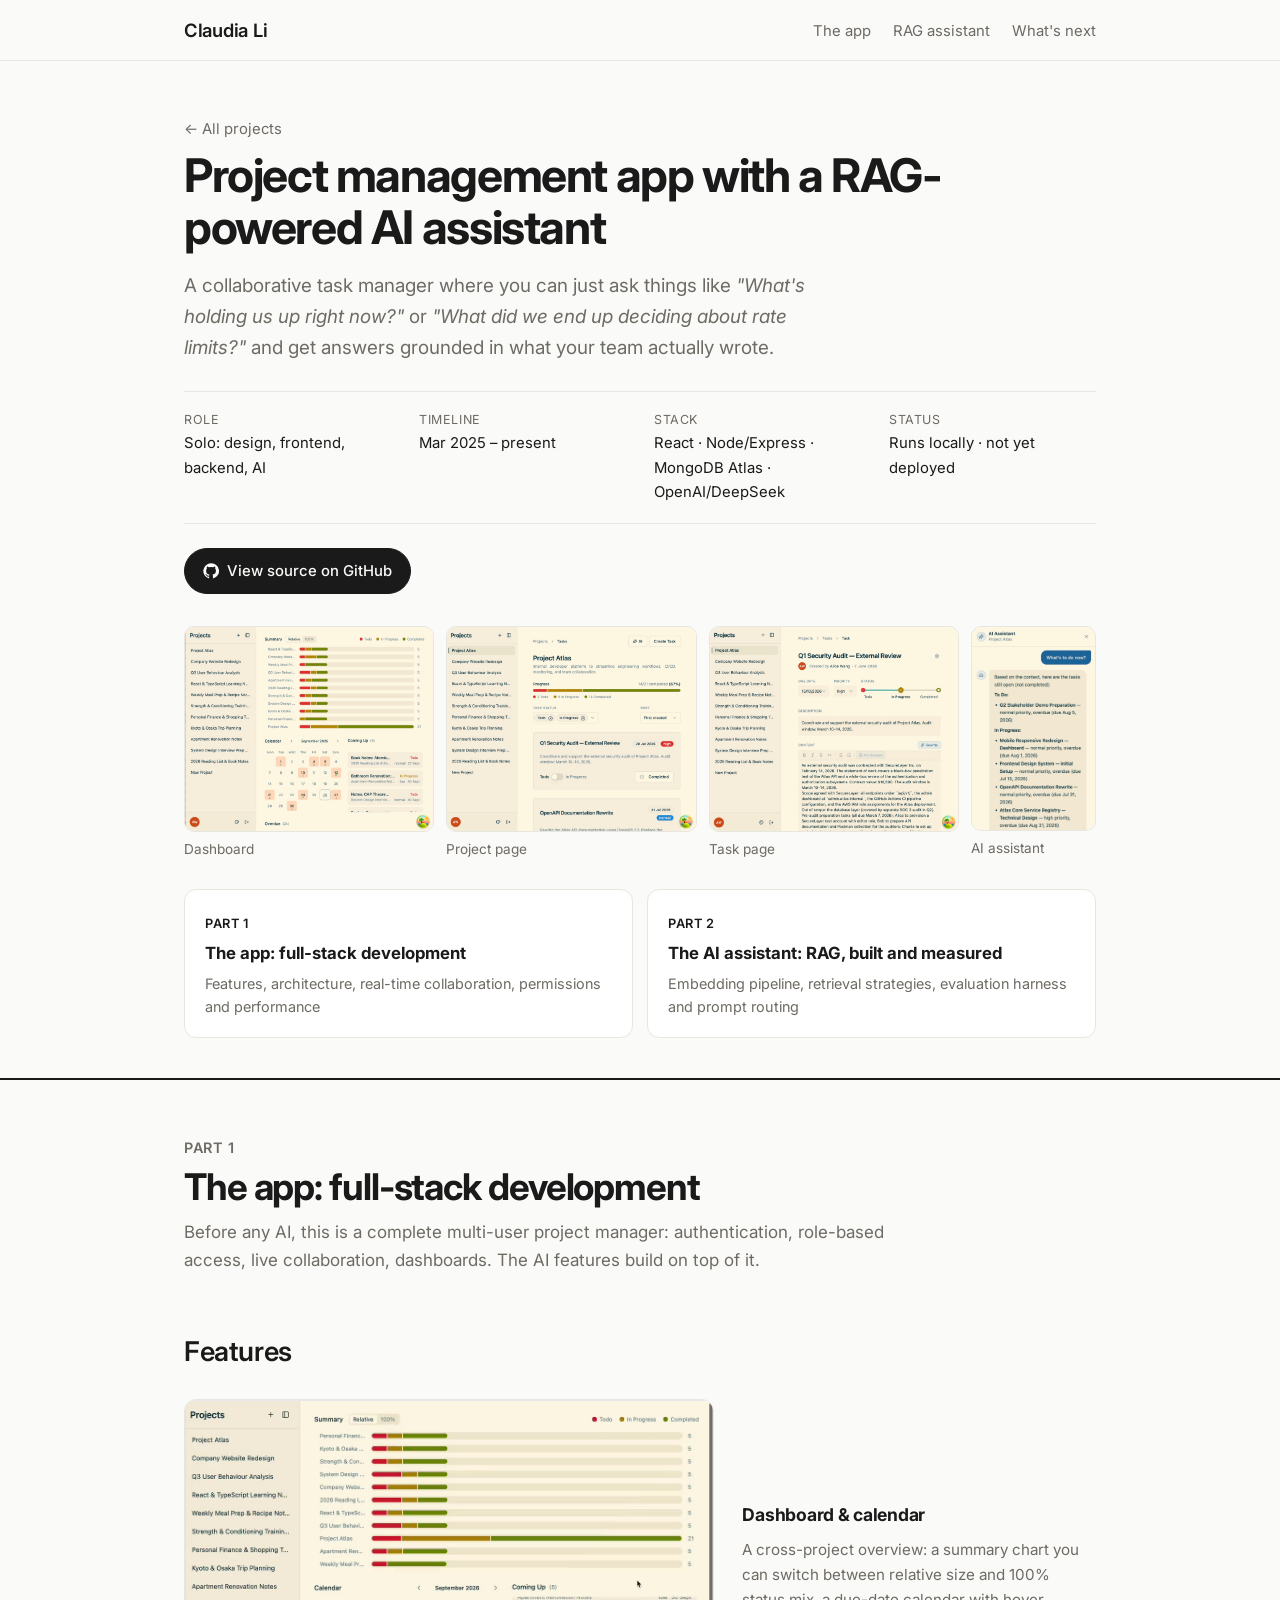
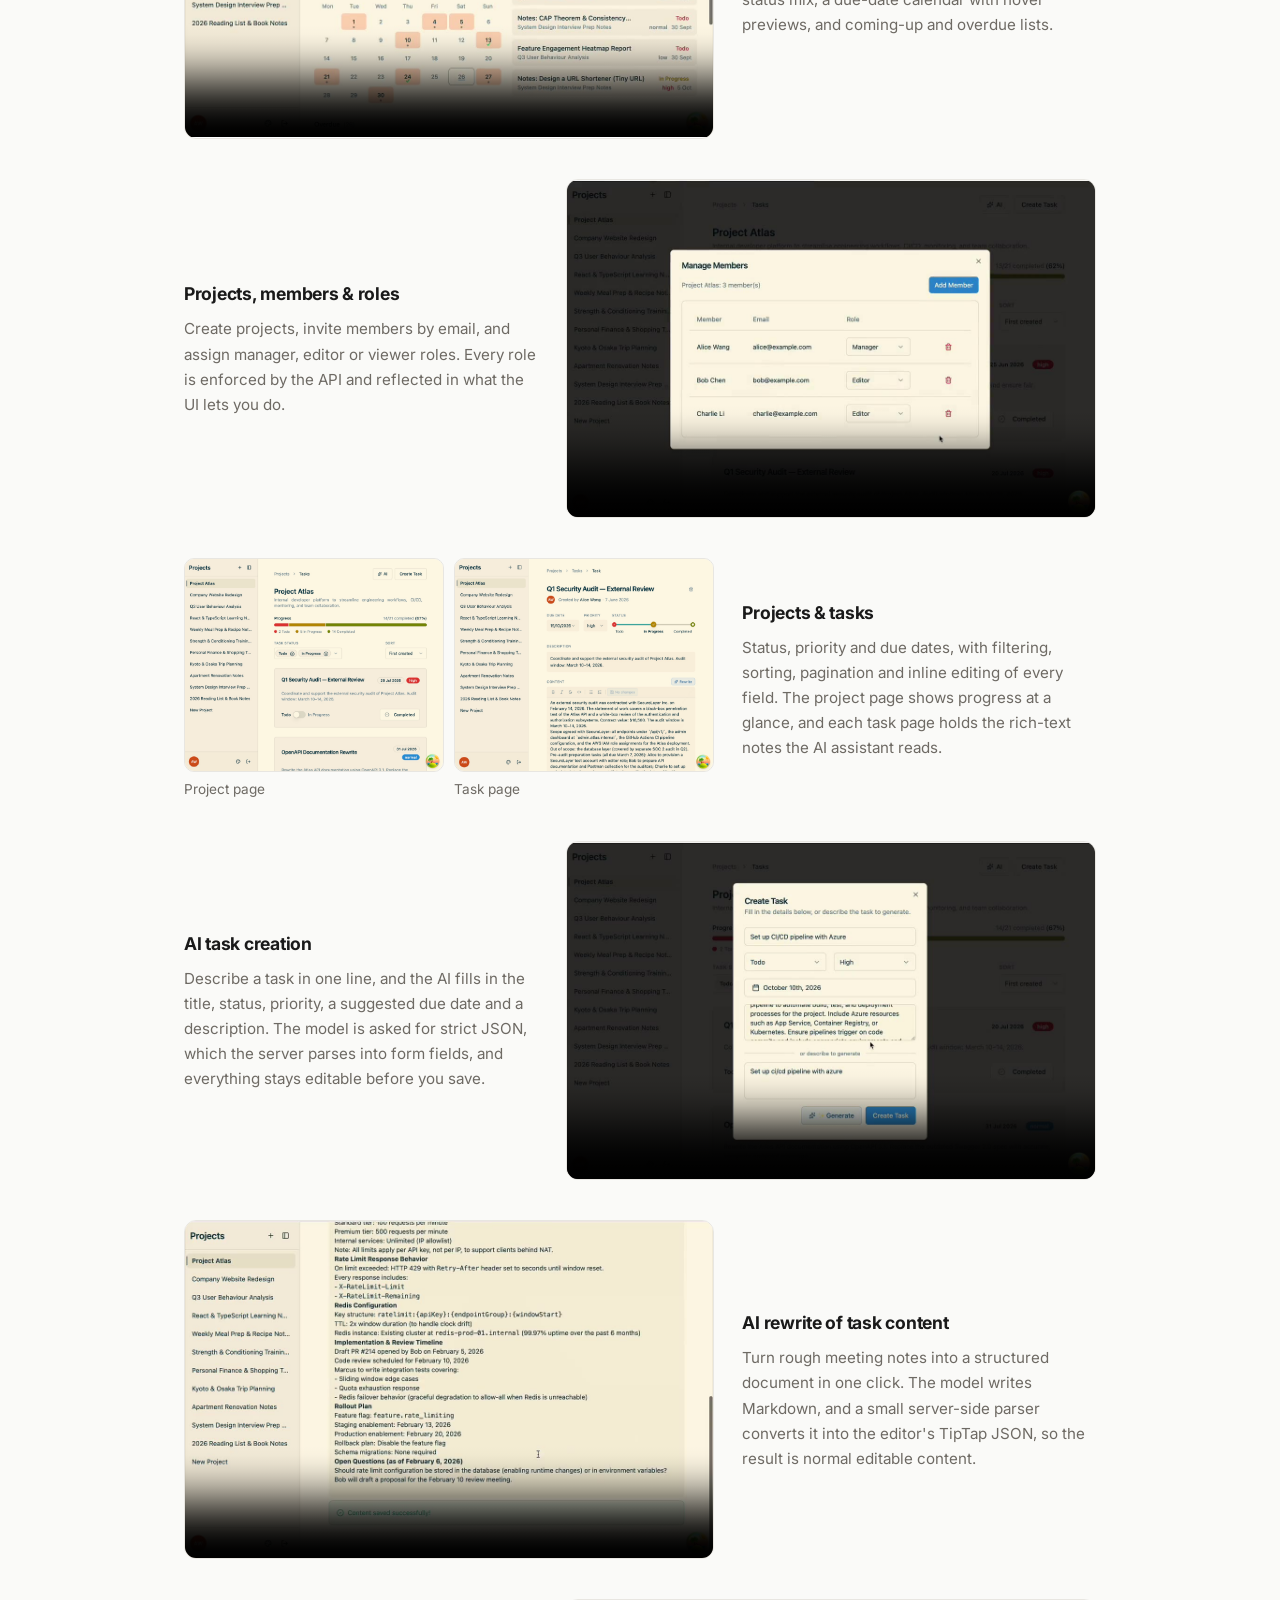
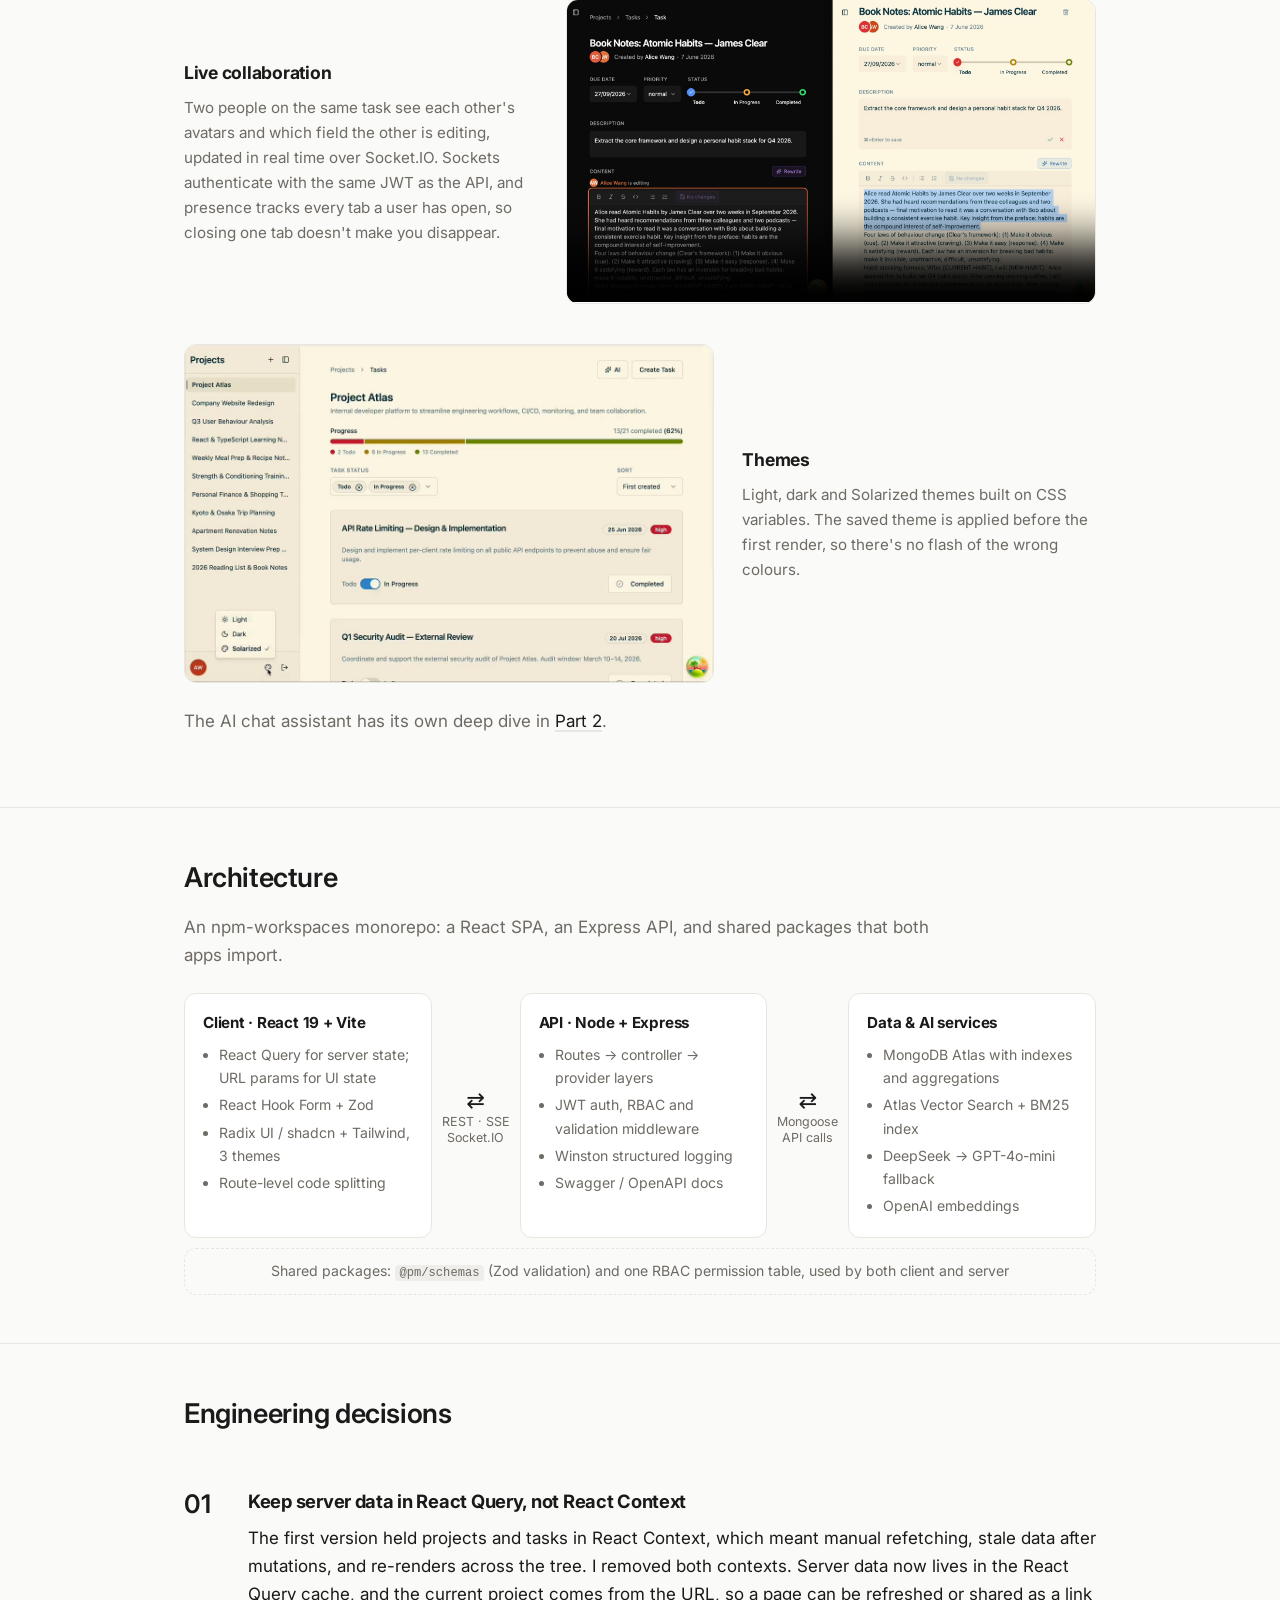
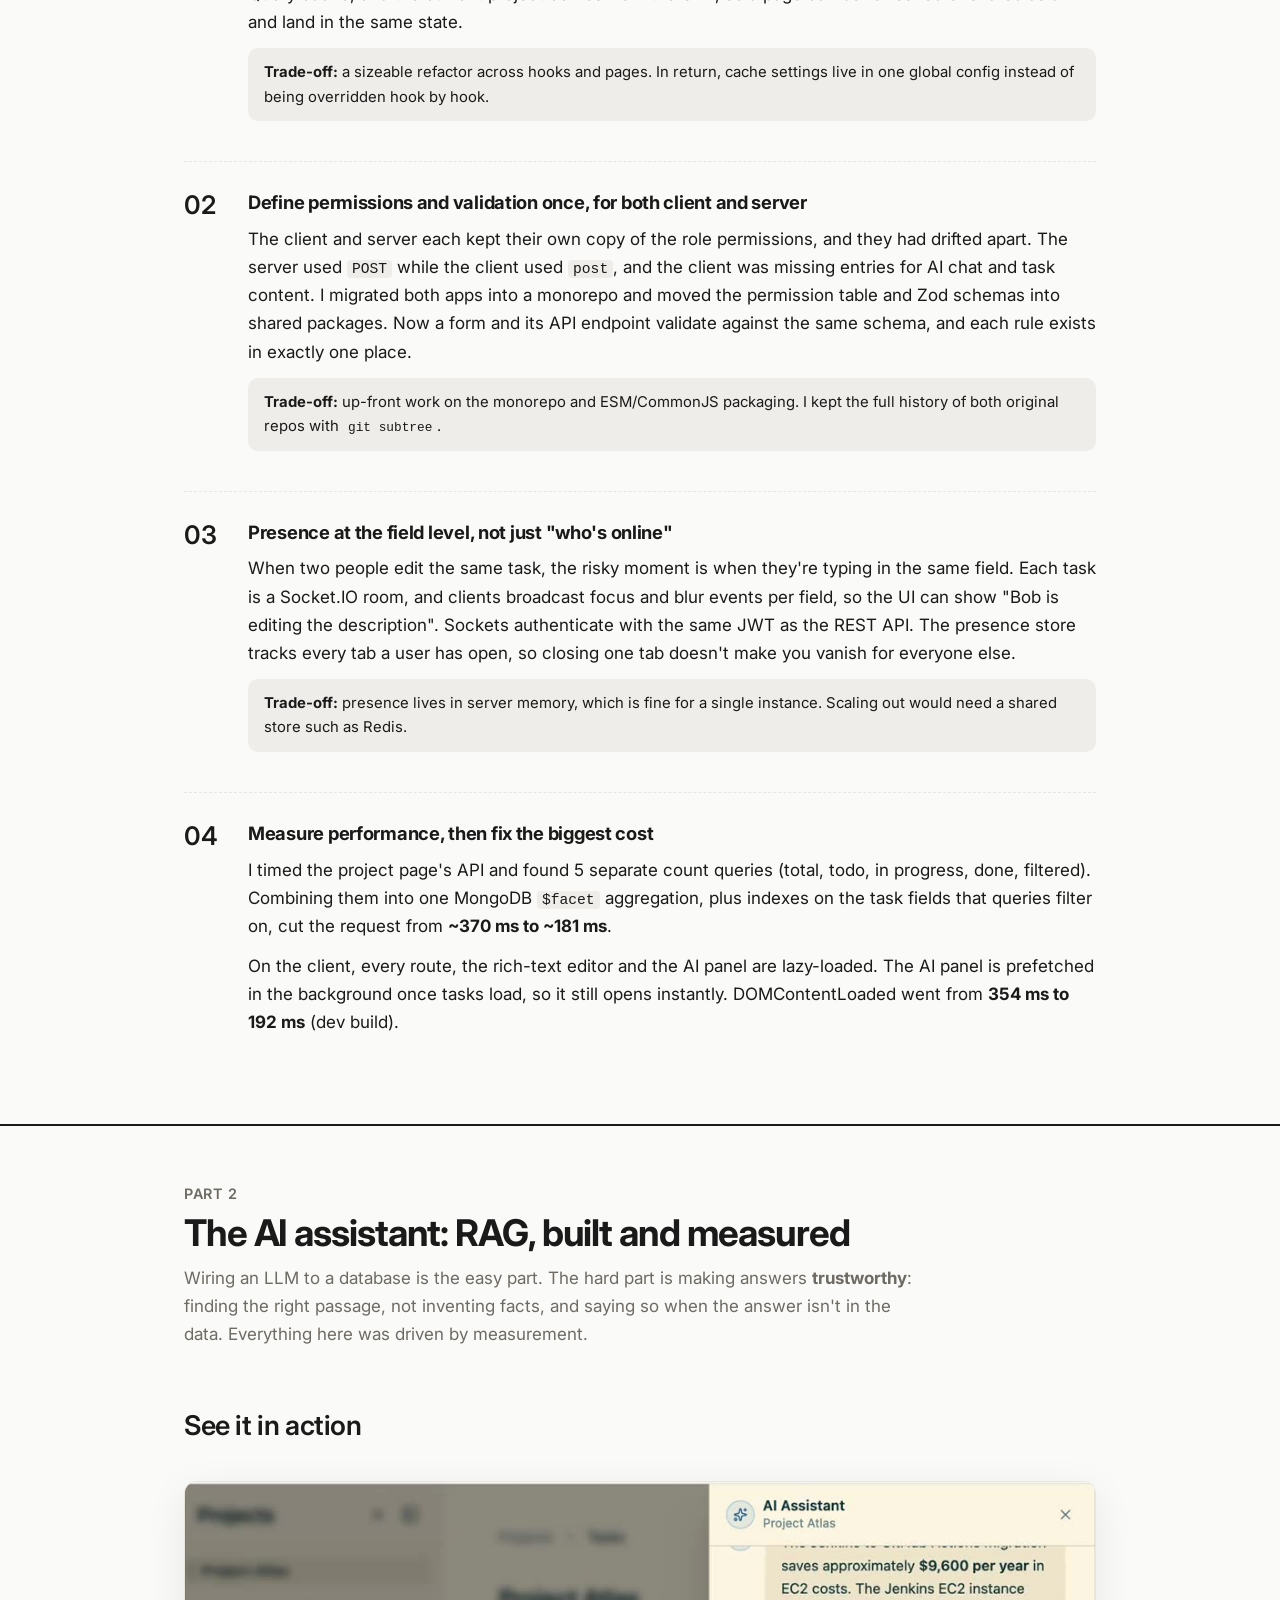
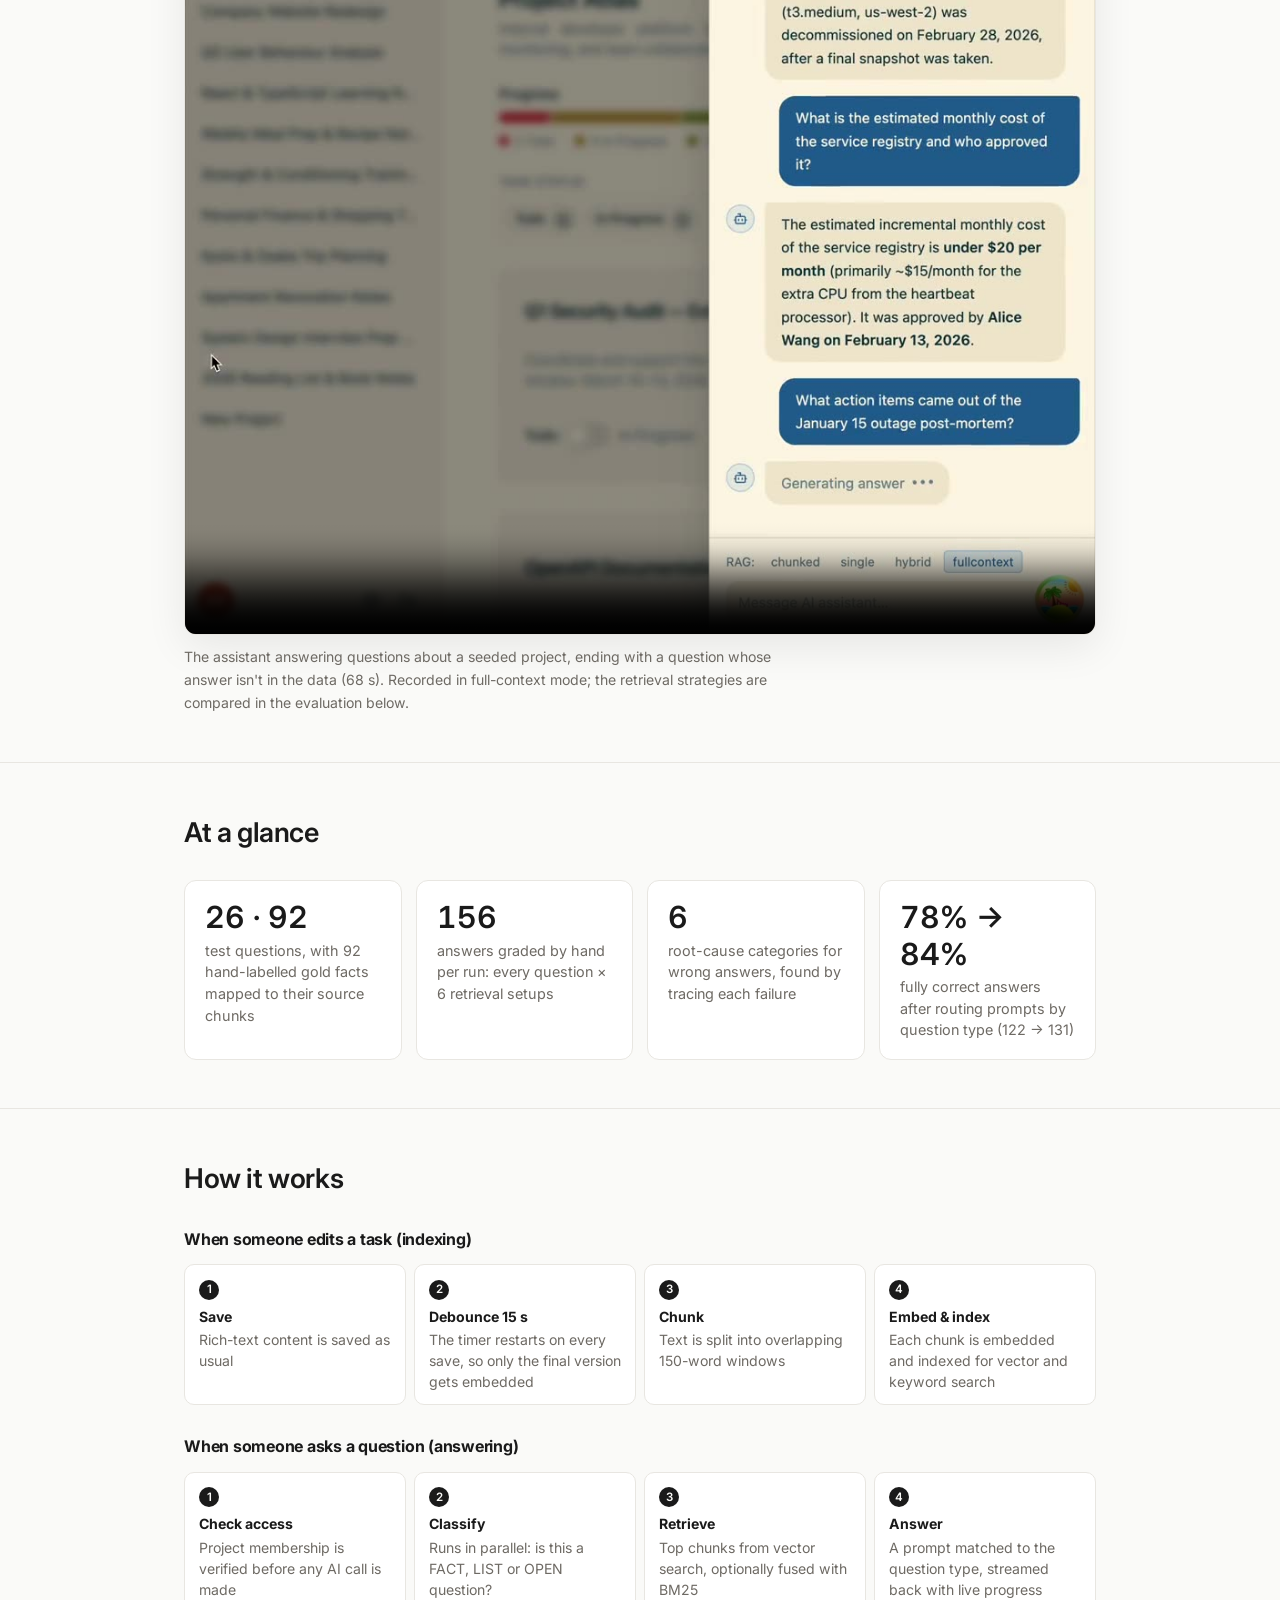
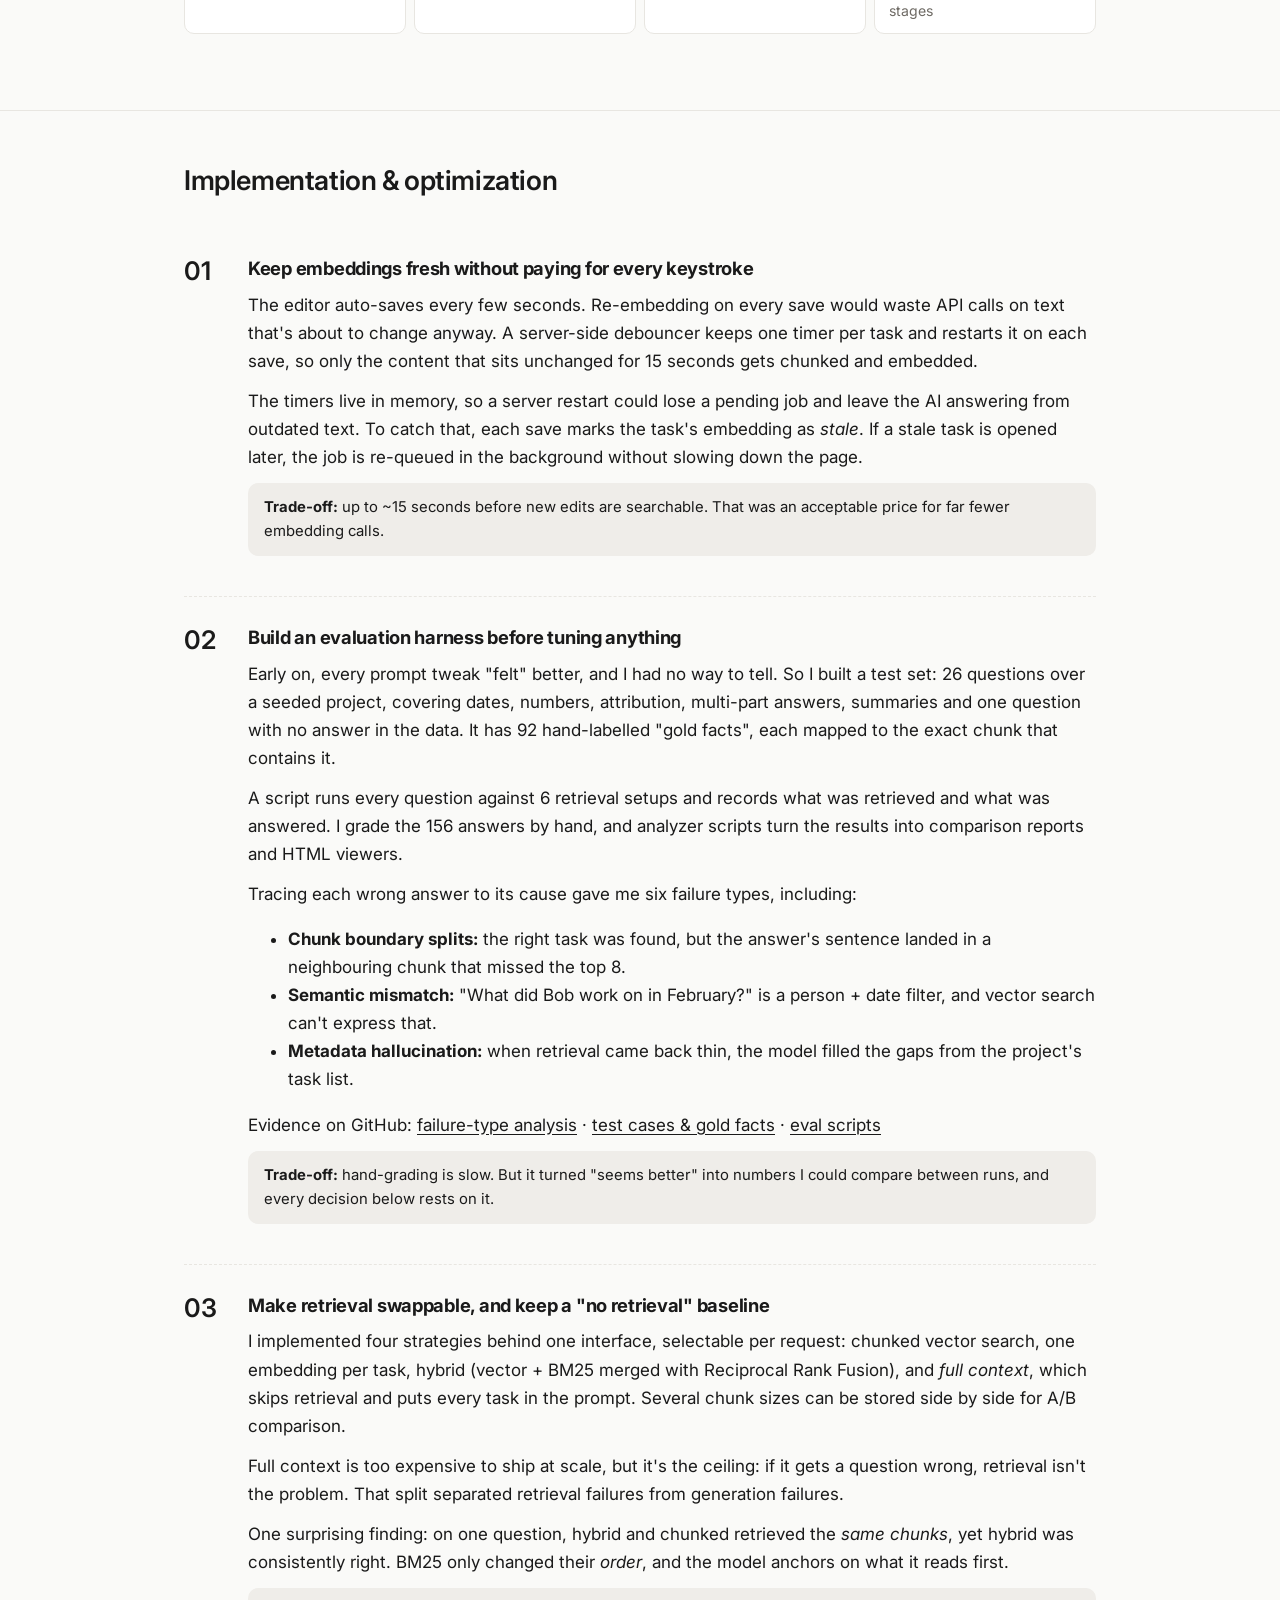
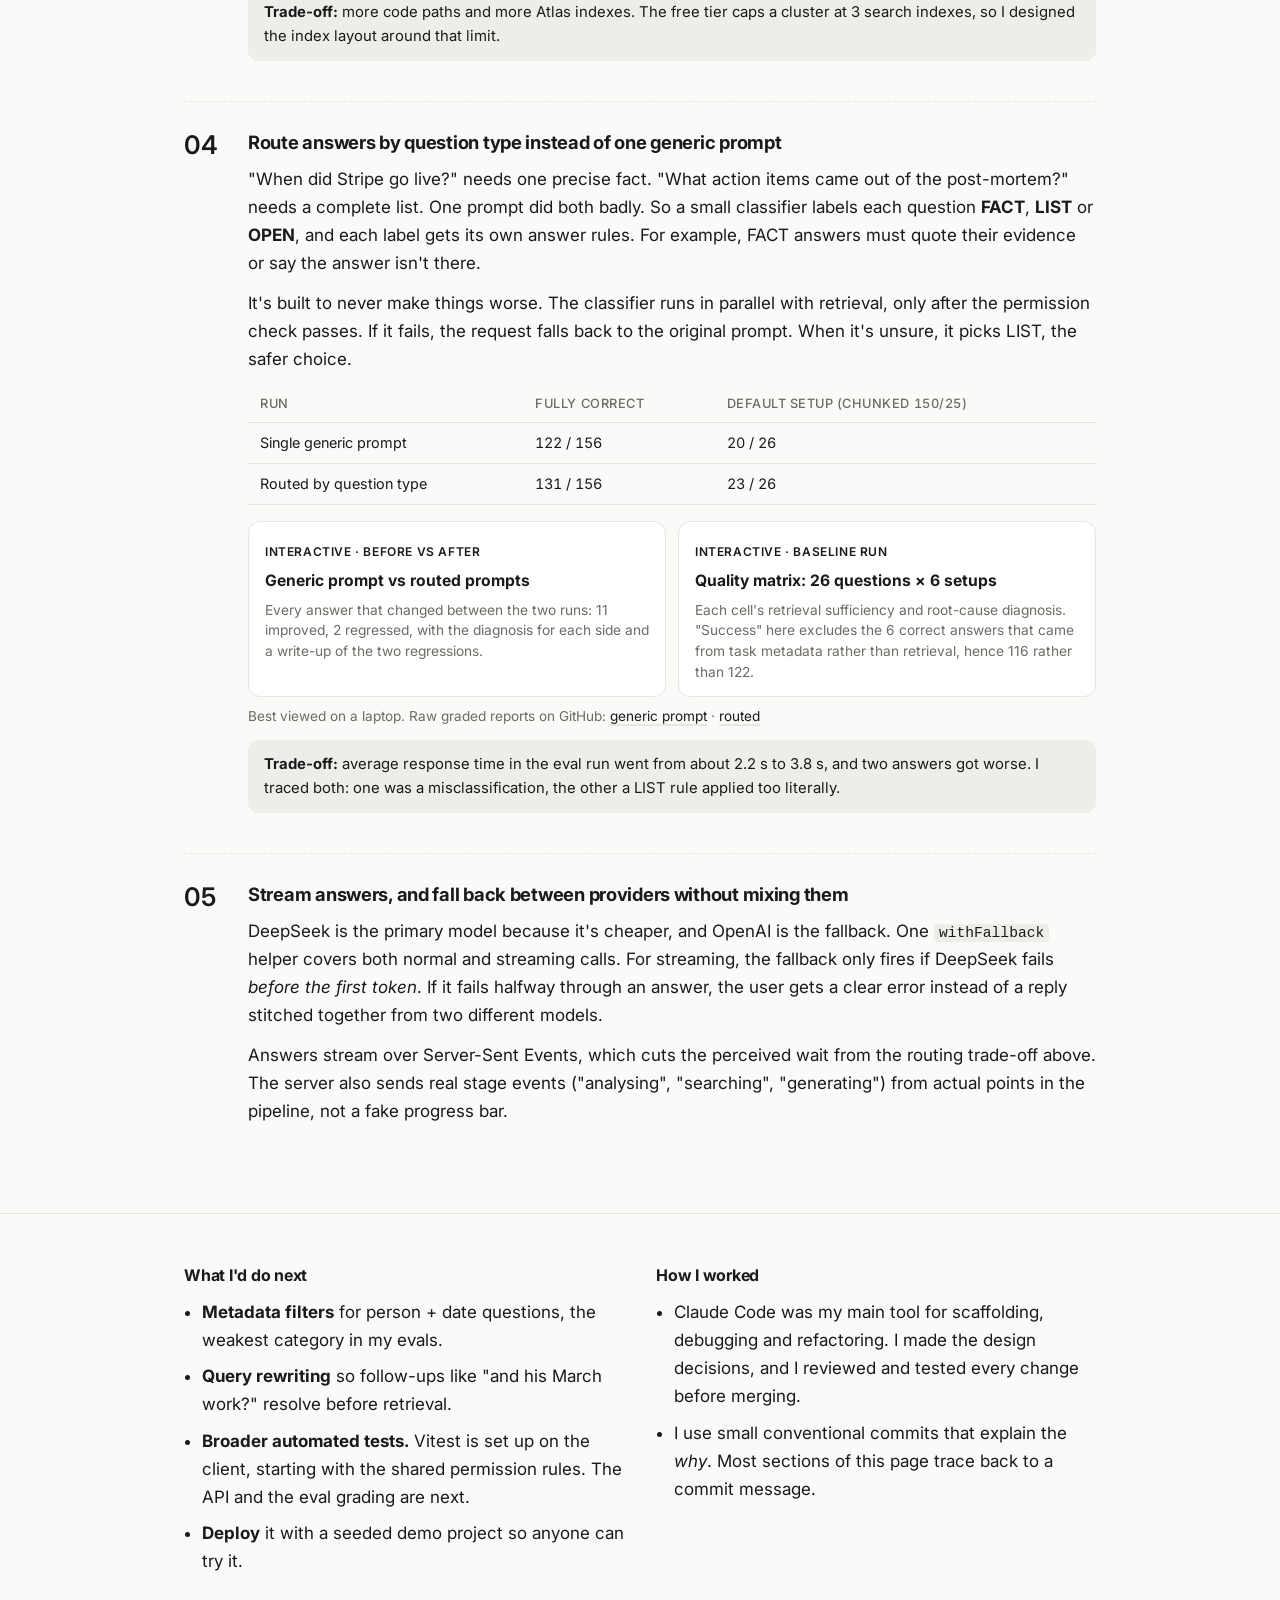
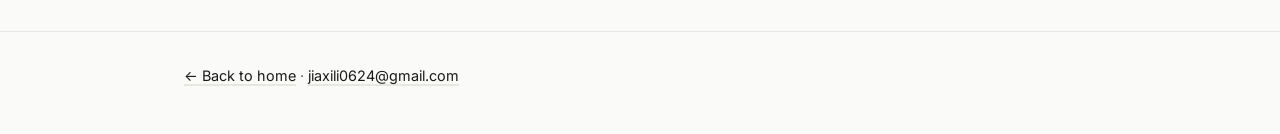
==== commit 680dbbeb: "style: neutral redesign and horizontal rails on home page" ====
--- a/projects/project-management-assistant.html
+++ b/projects/project-management-assistant.html
@@ -11,7 +11,7 @@
     <link rel="preconnect" href="https://fonts.googleapis.com" />
     <link rel="preconnect" href="https://fonts.gstatic.com" crossorigin />
     <link
-      href="https://fonts.googleapis.com/css2?family=Fraunces:opsz,wght@9..144,600&family=Inter:wght@400;500;600&display=swap"
+      href="https://fonts.googleapis.com/css2?family=Inter:wght@400;500;600;700&display=swap"
       rel="stylesheet"
     />
     <link rel="stylesheet" href="../styles.css" />
--- a/styles.css
+++ b/styles.css
@@ -1,28 +1,28 @@
 /* Shared styles — reused by case-study pages later. */
 
 :root {
-  --bg: #f7f5f0;
+  --bg: #fafaf8;
   --surface: #ffffff;
-  --text: #1c1b19;
-  --muted: #5f5b53;
-  --line: #e4e0d6;
-  --accent: #2f5d50;
-  --accent-soft: #e3ece8;
-  --radius: 14px;
+  --text: #1a1a1a;
+  --muted: #6e6a64;
+  --line: #e8e6e1;
+  --accent: #1a1a1a;
+  --accent-soft: #efede9;
+  --radius: 12px;
   --max: 960px;
   --font-body: "Inter", system-ui, -apple-system, sans-serif;
-  --font-display: "Fraunces", Georgia, serif;
+  --font-display: "Inter", system-ui, -apple-system, sans-serif;
 }
 
 @media (prefers-color-scheme: dark) {
   :root:not([data-theme="light"]) {
-    --bg: #151614;
-    --surface: #1d1f1c;
-    --text: #ecebe6;
-    --muted: #a5a39b;
-    --line: #2e312d;
-    --accent: #8cc5b2;
-    --accent-soft: #233430;
+    --bg: #141413;
+    --surface: #1c1c1a;
+    --text: #edebe6;
+    --muted: #a09c95;
+    --line: #2c2b28;
+    --accent: #edebe6;
+    --accent-soft: #252422;
   }
 }
 
@@ -1168,8 +1168,8 @@
 
 /* Lifecycle list: number · status · role tag · what happens */
 :root {
-  --role-company: #2f5d50;
-  --role-company-bg: #e3ece8;
+  --role-company: #1a1a1a;
+  --role-company-bg: #efede9;
   --role-agent: #2c5a8a;
   --role-agent-bg: #e2ebf5;
   --role-both: #5f5b53;
@@ -1178,8 +1178,8 @@
 
 @media (prefers-color-scheme: dark) {
   :root:not([data-theme="light"]) {
-    --role-company: #8cc5b2;
-    --role-company-bg: #233430;
+    --role-company: #edebe6;
+    --role-company-bg: #252422;
     --role-agent: #8db8e6;
     --role-agent-bg: #1f2d3d;
     --role-both: #c9c7bf;
@@ -1324,3 +1324,154 @@
 .more[open] summary {
   margin-bottom: 12px;
 }
+
+
+/* ---------- Neutral restyle: tighter headings, quieter links ---------- */
+h1, h2, h3, .section-title, .nav__name {
+  letter-spacing: -0.015em;
+}
+
+.hero h1,
+.cs-hero h1,
+.part-header h2 {
+  font-weight: 700;
+  letter-spacing: -0.03em;
+}
+
+.hero__eyebrow {
+  color: var(--muted);
+}
+
+.prose a,
+.lead-in a,
+.demo figcaption a,
+footer a,
+.resources__note a,
+.show__text a {
+  text-decoration: underline;
+  text-decoration-color: var(--line);
+  text-decoration-thickness: 1.5px;
+}
+
+.prose a:hover,
+.lead-in a:hover,
+footer a:hover {
+  text-decoration-color: currentColor;
+}
+
+/* ---------- Horizontal rails (home page) ---------- */
+.rail-head {
+  display: flex;
+  align-items: center;
+  justify-content: space-between;
+  gap: 16px;
+  margin-bottom: 20px;
+}
+
+.rail-head .section-title {
+  margin: 0;
+}
+
+.rail-ctrl {
+  display: flex;
+  gap: 8px;
+}
+
+.rail-btn {
+  width: 36px;
+  height: 36px;
+  border-radius: 50%;
+  border: 1px solid var(--line);
+  background: var(--surface);
+  color: var(--text);
+  font-size: 1.1rem;
+  line-height: 1;
+  cursor: pointer;
+  transition: border-color 0.15s, opacity 0.15s;
+}
+
+.rail-btn:hover:not(:disabled) {
+  border-color: var(--text);
+}
+
+.rail-btn:disabled {
+  opacity: 0.35;
+  cursor: default;
+}
+
+.rail {
+  display: flex;
+  gap: 16px;
+  overflow-x: auto;
+  scroll-snap-type: x mandatory;
+  overscroll-behavior-x: contain;
+  padding: 2px 2px 12px;
+  scrollbar-width: thin;
+  scrollbar-color: var(--line) transparent;
+}
+
+.rail > * {
+  flex: 0 0 auto;
+  scroll-snap-align: start;
+}
+
+.rail--projects > .project {
+  width: min(340px, 85%);
+}
+
+.rail--skills > .skill-group {
+  width: min(260px, 75%);
+}
+
+.rail--jobs > .job-card {
+  width: min(480px, 90%);
+}
+
+.rail .group-note {
+  margin: 0;
+}
+
+.job-card {
+  background: var(--surface);
+  border: 1px solid var(--line);
+  border-radius: var(--radius);
+  padding: 20px 22px;
+}
+
+.job-card .job__when {
+  margin: 0 0 6px;
+  font-size: 0.85rem;
+}
+
+.job-card h3 {
+  margin: 0;
+  font-size: 1.08rem;
+}
+
+.job-card ul {
+  margin: 0;
+  padding-left: 18px;
+  font-size: 0.93rem;
+}
+
+.job-card li {
+  margin-bottom: 6px;
+}
+
+.rail-ctrl[hidden] {
+  display: none;
+}
+
+/* Quieter project cards: gray labels, upright link pinned to the bottom */
+.project .project__meta {
+  color: var(--muted);
+}
+
+.project__status {
+  font-style: normal;
+  margin-top: auto;
+}
+
+.project .tags {
+  margin-bottom: 16px;
+}
